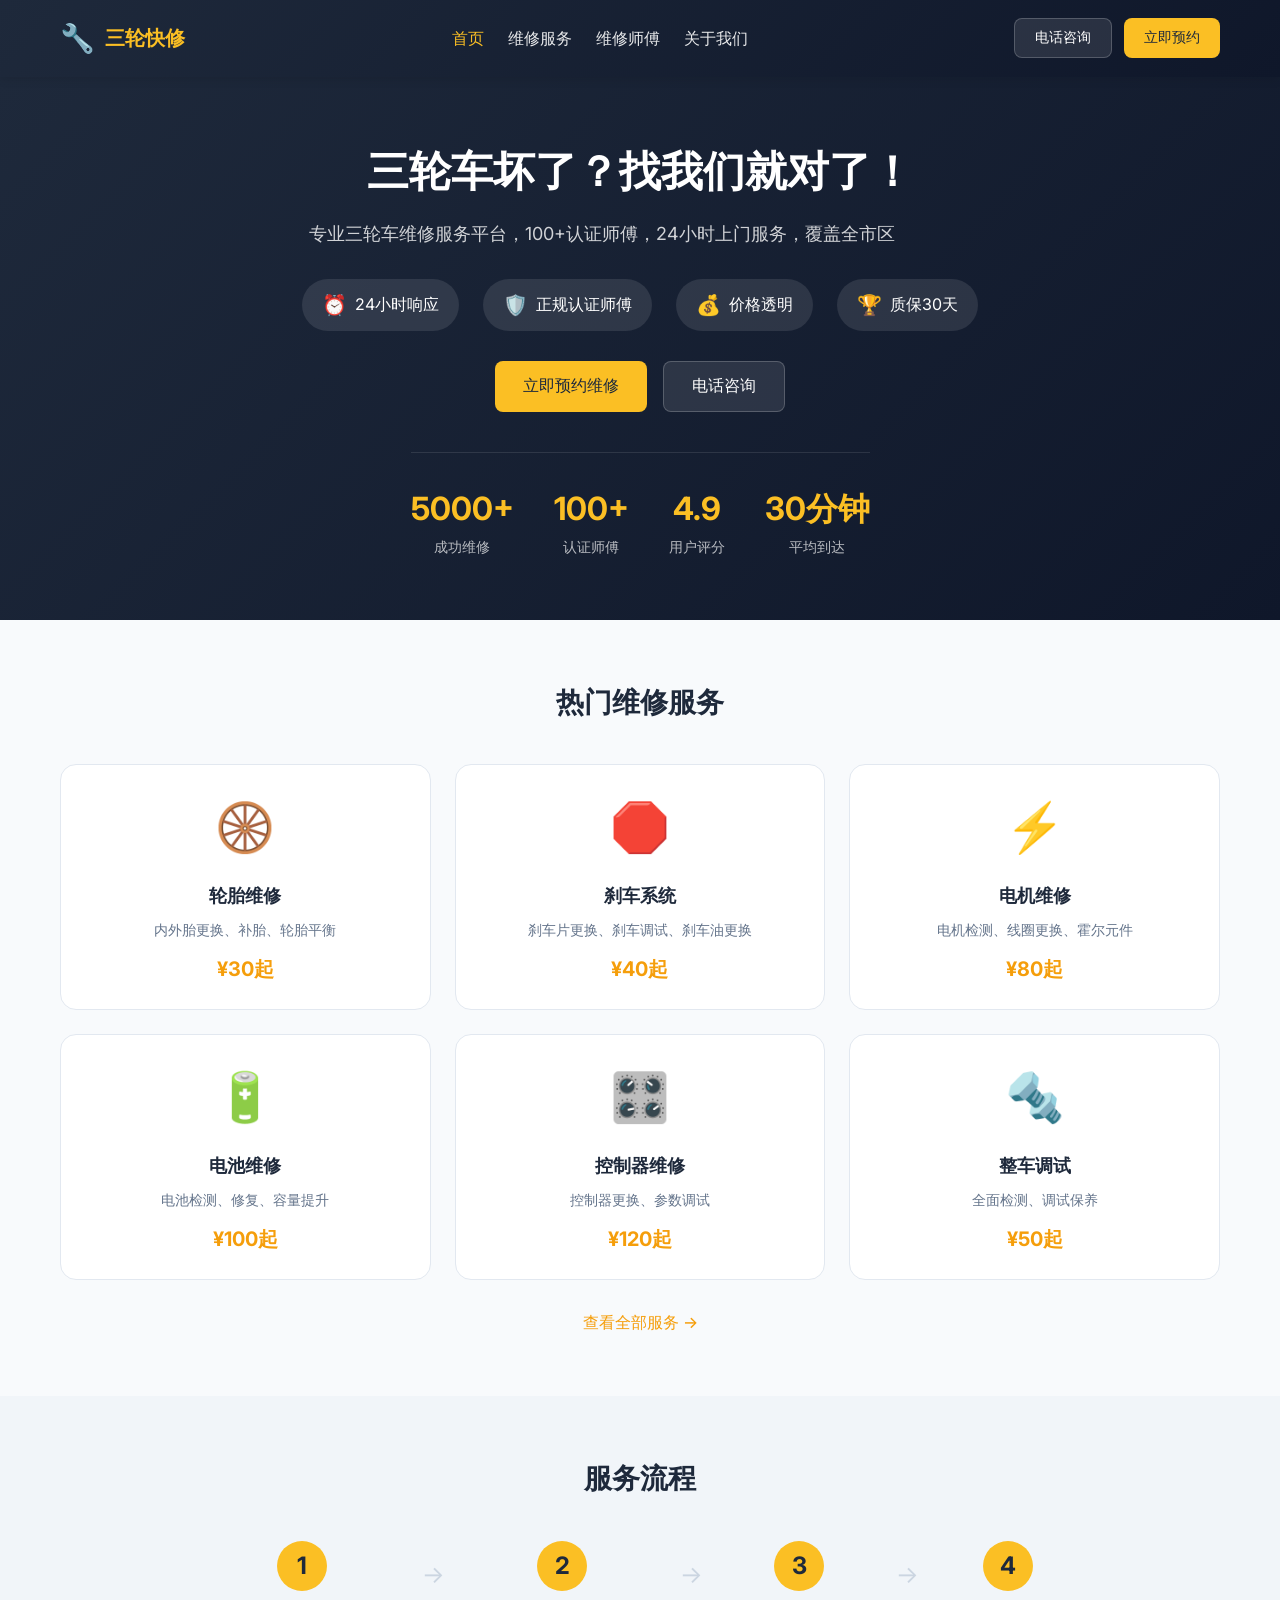
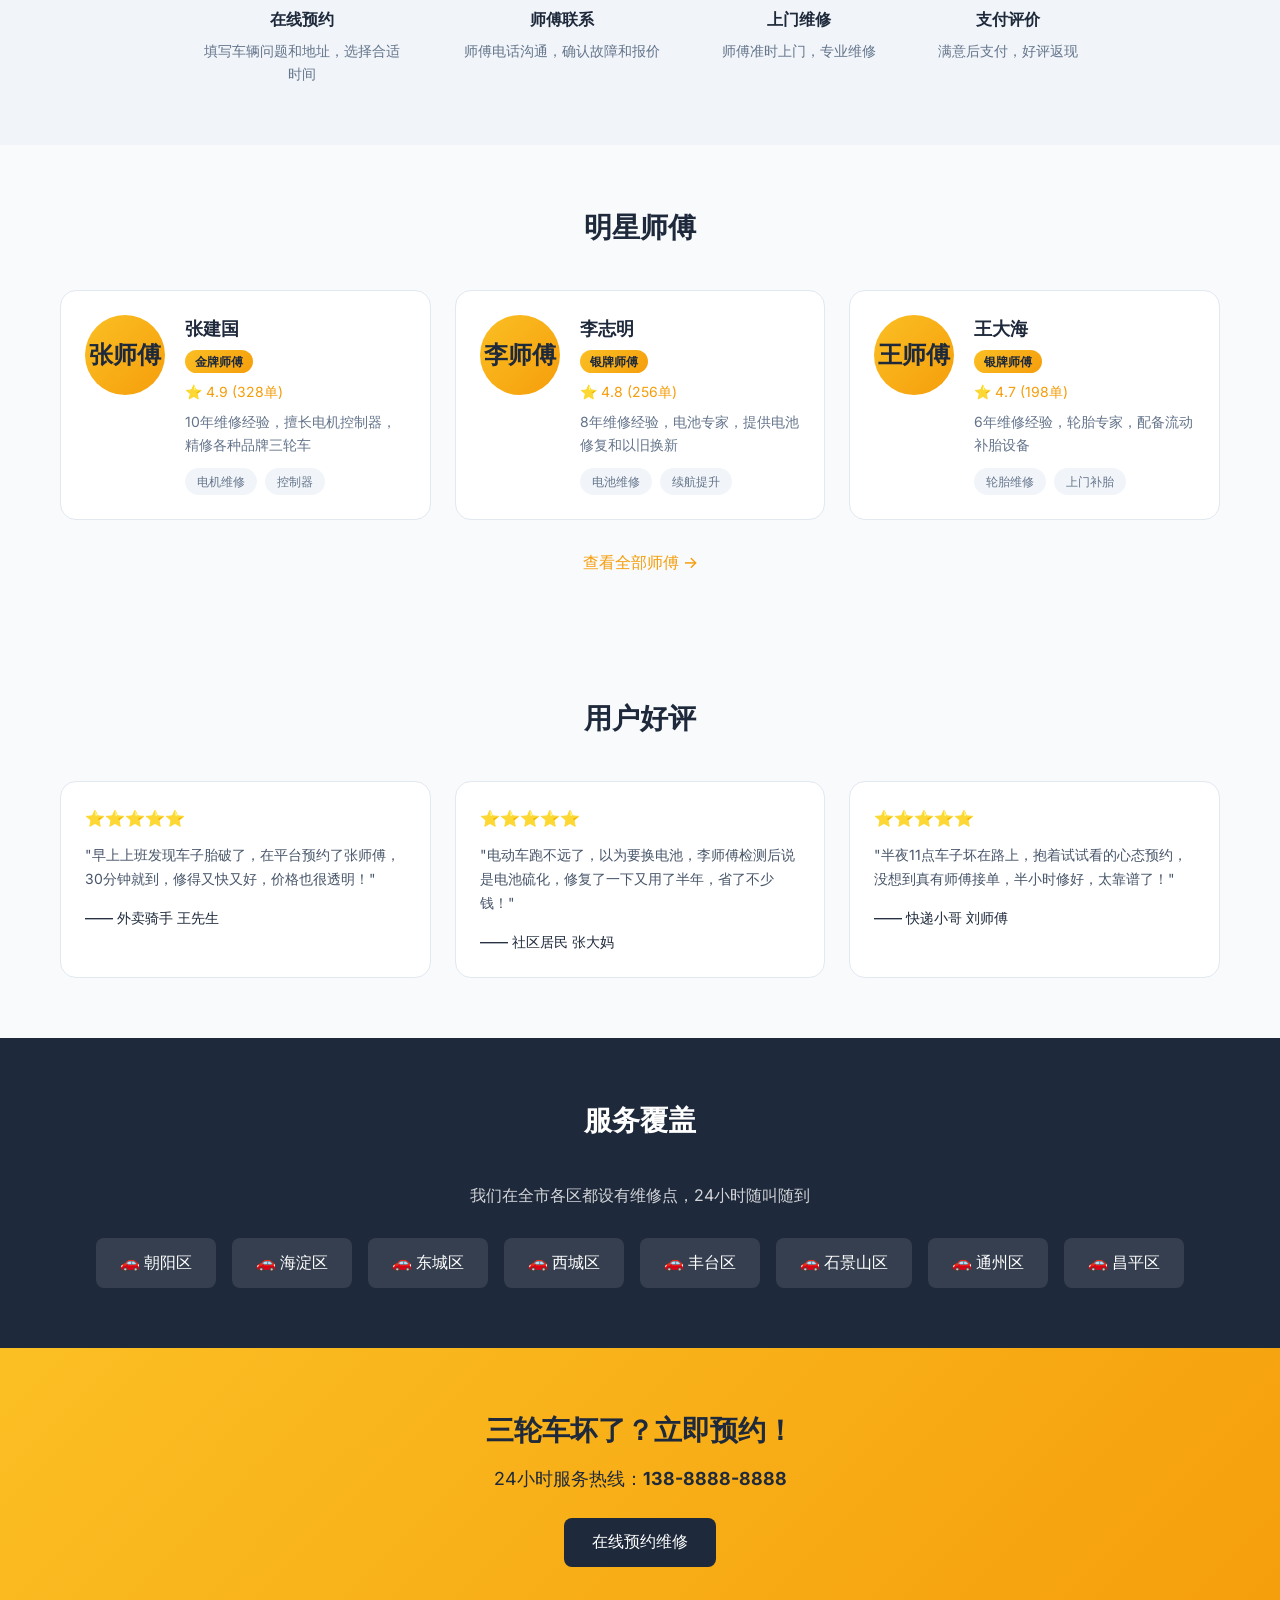
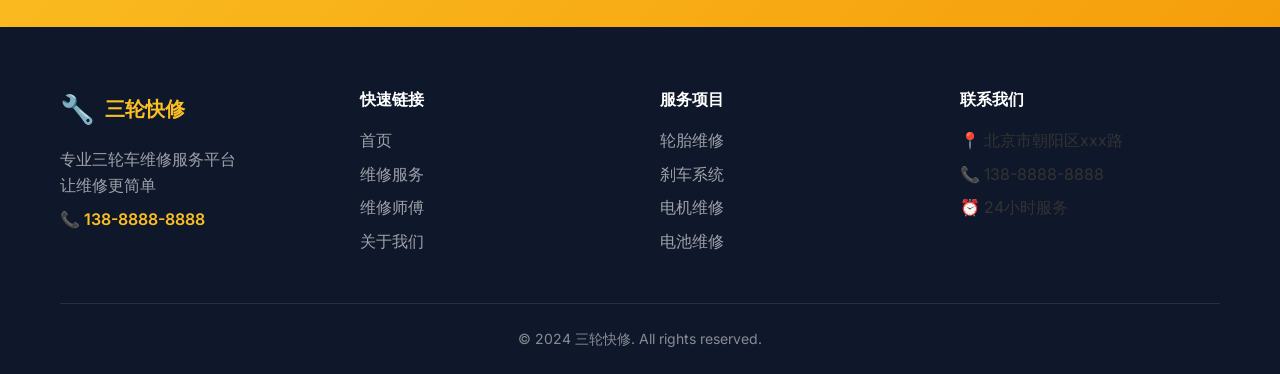
==== index.html @ 5d4bf7a3 "index.html services.html technicians.html style.css script.js data.js vercel.json _redirects robots." ====
<!DOCTYPE html>
<html lang="zh-CN">
<head>
    <meta charset="UTF-8">
    <meta name="viewport" content="width=device-width, initial-scale=1.0">

    <title>三轮车维修创业 - 专业维修服务平台 | 三轮快修</title>
    <meta name="description" content="三轮车专业维修平台，提供电动车维修、三轮车修理、配件更换等服务。覆盖全市区，24小时上门服务，师傅持证上岗，价格透明。">
    <meta name="keywords" content="三轮车维修,电动车维修,三轮车修理,维修师傅,配件更换,拖车服务,24小时救援">
    <meta name="author" content="三轮快修">
    <meta name="robots" content="index, follow">
    <link rel="canonical" href="https://your-domain.com/">

    <meta property="og:type" content="website">
    <meta property="og:url" content="https://your-domain.com/">
    <meta property="og:title" content="三轮车维修创业 - 专业维修服务平台">
    <meta property="og:description" content="专业三轮车维修服务平台，24小时上门服务，覆盖全市区。">
    <meta property="og:locale" content="zh_CN">

    <link rel="icon" type="image/svg+xml" href="data:image/svg+xml,<svg xmlns='http://www.w3.org/2000/svg' viewBox='0 0 100 100'><text y='.9em' font-size='90'>🔧</text></svg>">

    <link rel="stylesheet" href="style.css">
    <link href="https://fonts.googleapis.com/css2?family=Inter:wght@300;400;500;600;700&display=swap" rel="stylesheet">

    <script type="application/ld+json">
    {
        "@context": "https://schema.org",
        "@type": "LocalBusiness",
        "name": "三轮快修",
        "description": "专业三轮车维修服务平台",
        "url": "https://your-domain.com/",
        "telephone": "+86-138-8888-8888",
        "address": {
            "@type": "PostalAddress",
            "addressLocality": "北京市",
            "addressCountry": "CN"
        },
        "openingHours": "Mo-Su 00:00-23:59",
        "priceRange": "¥50-¥500"
    }
    </script>
</head>
<body>
    <nav class="navbar">
        <div class="container">
            <div class="nav-logo">
                <span class="logo-icon">🔧</span>
                <span class="logo-text">三轮快修</span>
            </div>
            <div class="nav-links">
                <a href="index.html" class="nav-link active">首页</a>
                <a href="services.html" class="nav-link">维修服务</a>
                <a href="technicians.html" class="nav-link">维修师傅</a>
                <a href="#about" class="nav-link">关于我们</a>
            </div>
            <div class="nav-actions">
                <button class="btn btn-secondary" onclick="showPhone()">电话咨询</button>
                <button class="btn btn-primary" onclick="showBooking()">立即预约</button>
            </div>
        </div>
    </nav>

    <section class="hero">
        <div class="container">
            <div class="hero-content">
                <h1>三轮车坏了？找我们就对了！</h1>
                <p>专业三轮车维修服务平台，100+认证师傅，24小时上门服务，覆盖全市区</p>
                <div class="hero-features">
                    <div class="feature-item">
                        <span class="feature-icon">⏰</span>
                        <span>24小时响应</span>
                    </div>
                    <div class="feature-item">
                        <span class="feature-icon">🛡️</span>
                        <span>正规认证师傅</span>
                    </div>
                    <div class="feature-item">
                        <span class="feature-icon">💰</span>
                        <span>价格透明</span>
                    </div>
                    <div class="feature-item">
                        <span class="feature-icon">🏆</span>
                        <span>质保30天</span>
                    </div>
                </div>
                <div class="hero-buttons">
                    <button class="btn btn-primary btn-lg" onclick="showBooking()">立即预约维修</button>
                    <button class="btn btn-secondary btn-lg" onclick="showPhone()">电话咨询</button>
                </div>
            </div>
            <div class="hero-stats">
                <div class="stat-item">
                    <span class="stat-number">5000+</span>
                    <span class="stat-label">成功维修</span>
                </div>
                <div class="stat-item">
                    <span class="stat-number">100+</span>
                    <span class="stat-label">认证师傅</span>
                </div>
                <div class="stat-item">
                    <span class="stat-number">4.9</span>
                    <span class="stat-label">用户评分</span>
                </div>
                <div class="stat-item">
                    <span class="stat-number">30分钟</span>
                    <span class="stat-label">平均到达</span>
                </div>
            </div>
        </div>
    </section>

    <section class="services-preview">
        <div class="container">
            <h2>热门维修服务</h2>
            <div class="service-grid">
                <div class="service-card" onclick="bookService('轮胎维修')">
                    <span class="service-icon">🛞</span>
                    <h3>轮胎维修</h3>
                    <p>内外胎更换、补胎、轮胎平衡</p>
                    <span class="service-price">¥30起</span>
                </div>
                <div class="service-card" onclick="bookService('刹车系统')">
                    <span class="service-icon">🛑</span>
                    <h3>刹车系统</h3>
                    <p>刹车片更换、刹车调试、刹车油更换</p>
                    <span class="service-price">¥40起</span>
                </div>
                <div class="service-card" onclick="bookService('电机维修')">
                    <span class="service-icon">⚡</span>
                    <h3>电机维修</h3>
                    <p>电机检测、线圈更换、霍尔元件</p>
                    <span class="service-price">¥80起</span>
                </div>
                <div class="service-card" onclick="bookService('电池维修')">
                    <span class="service-icon">🔋</span>
                    <h3>电池维修</h3>
                    <p>电池检测、修复、容量提升</p>
                    <span class="service-price">¥100起</span>
                </div>
                <div class="service-card" onclick="bookService('控制器维修')">
                    <span class="service-icon">🎛️</span>
                    <h3>控制器维修</h3>
                    <p>控制器更换、参数调试</p>
                    <span class="service-price">¥120起</span>
                </div>
                <div class="service-card" onclick="bookService('整车调试')">
                    <span class="service-icon">🔩</span>
                    <h3>整车调试</h3>
                    <p>全面检测、调试保养</p>
                    <span class="service-price">¥50起</span>
                </div>
            </div>
            <div class="section-footer">
                <a href="services.html" class="view-all">查看全部服务 →</a>
            </div>
        </div>
    </section>

    <section class="how-it-works">
        <div class="container">
            <h2>服务流程</h2>
            <div class="steps">
                <div class="step">
                    <span class="step-number">1</span>
                    <h3>在线预约</h3>
                    <p>填写车辆问题和地址，选择合适时间</p>
                </div>
                <div class="step-arrow">→</div>
                <div class="step">
                    <span class="step-number">2</span>
                    <h3>师傅联系</h3>
                    <p>师傅电话沟通，确认故障和报价</p>
                </div>
                <div class="step-arrow">→</div>
                <div class="step">
                    <span class="step-number">3</span>
                    <h3>上门维修</h3>
                    <p>师傅准时上门，专业维修</p>
                </div>
                <div class="step-arrow">→</div>
                <div class="step">
                    <span class="step-number">4</span>
                    <h3>支付评价</h3>
                    <p>满意后支付，好评返现</p>
                </div>
            </div>
        </div>
    </section>

    <section class="technicians-preview">
        <div class="container">
            <h2>明星师傅</h2>
            <div class="technician-grid">
                <div class="technician-card">
                    <div class="tech-avatar">张师傅</div>
                    <div class="tech-info">
                        <h3>张建国</h3>
                        <span class="tech-badge">金牌师傅</span>
                        <div class="tech-rating">⭐ 4.9 (328单)</div>
                        <p class="tech-desc">10年维修经验，擅长电机控制器，精修各种品牌三轮车</p>
                        <div class="tech-tags">
                            <span>电机维修</span>
                            <span>控制器</span>
                        </div>
                    </div>
                </div>
                <div class="technician-card">
                    <div class="tech-avatar">李师傅</div>
                    <div class="tech-info">
                        <h3>李志明</h3>
                        <span class="tech-badge">银牌师傅</span>
                        <div class="tech-rating">⭐ 4.8 (256单)</div>
                        <p class="tech-desc">8年维修经验，电池专家，提供电池修复和以旧换新</p>
                        <div class="tech-tags">
                            <span>电池维修</span>
                            <span>续航提升</span>
                        </div>
                    </div>
                </div>
                <div class="technician-card">
                    <div class="tech-avatar">王师傅</div>
                    <div class="tech-info">
                        <h3>王大海</h3>
                        <span class="tech-badge">银牌师傅</span>
                        <div class="tech-rating">⭐ 4.7 (198单)</div>
                        <p class="tech-desc">6年维修经验，轮胎专家，配备流动补胎设备</p>
                        <div class="tech-tags">
                            <span>轮胎维修</span>
                            <span>上门补胎</span>
                        </div>
                    </div>
                </div>
            </div>
            <div class="section-footer">
                <a href="technicians.html" class="view-all">查看全部师傅 →</a>
            </div>
        </div>
    </section>

    <section class="testimonials">
        <div class="container">
            <h2>用户好评</h2>
            <div class="testimonial-grid">
                <div class="testimonial-card">
                    <div class="testimonial-rating">⭐⭐⭐⭐⭐</div>
                    <p class="testimonial-text">"早上上班发现车子胎破了，在平台预约了张师傅，30分钟就到，修得又快又好，价格也很透明！"</p>
                    <div class="testimonial-author">—— 外卖骑手 王先生</div>
                </div>
                <div class="testimonial-card">
                    <div class="testimonial-rating">⭐⭐⭐⭐⭐</div>
                    <p class="testimonial-text">"电动车跑不远了，以为要换电池，李师傅检测后说是电池硫化，修复了一下又用了半年，省了不少钱！"</p>
                    <div class="testimonial-author">—— 社区居民 张大妈</div>
                </div>
                <div class="testimonial-card">
                    <div class="testimonial-rating">⭐⭐⭐⭐⭐</div>
                    <p class="testimonial-text">"半夜11点车子坏在路上，抱着试试看的心态预约，没想到真有师傅接单，半小时修好，太靠谱了！"</p>
                    <div class="testimonial-author">—— 快递小哥 刘师傅</div>
                </div>
            </div>
        </div>
    </section>

    <section class="coverage">
        <div class="container">
            <h2>服务覆盖</h2>
            <p class="coverage-intro">我们在全市各区都设有维修点，24小时随叫随到</p>
            <div class="coverage-grid">
                <div class="coverage-item">🚗 朝阳区</div>
                <div class="coverage-item">🚗 海淀区</div>
                <div class="coverage-item">🚗 东城区</div>
                <div class="coverage-item">🚗 西城区</div>
                <div class="coverage-item">🚗 丰台区</div>
                <div class="coverage-item">🚗 石景山区</div>
                <div class="coverage-item">🚗 通州区</div>
                <div class="coverage-item">🚗 昌平区</div>
            </div>
        </div>
    </section>

    <section class="cta">
        <div class="container">
            <div class="cta-content">
                <h2>三轮车坏了？立即预约！</h2>
                <p>24小时服务热线：<strong>138-8888-8888</strong></p>
                <button class="btn btn-primary btn-lg" onclick="showBooking()">在线预约维修</button>
            </div>
        </div>
    </section>

    <footer class="footer" id="about">
        <div class="container">
            <div class="footer-content">
                <div class="footer-section">
                    <div class="footer-logo">
                        <span class="logo-icon">🔧</span>
                        <span class="logo-text">三轮快修</span>
                    </div>
                    <p>专业三轮车维修服务平台<br>让维修更简单</p>
                    <p class="footer-phone">📞 138-8888-8888</p>
                </div>
                <div class="footer-section">
                    <h4>快速链接</h4>
                    <ul>
                        <li><a href="index.html">首页</a></li>
                        <li><a href="services.html">维修服务</a></li>
                        <li><a href="technicians.html">维修师傅</a></li>
                        <li><a href="#about">关于我们</a></li>
                    </ul>
                </div>
                <div class="footer-section">
                    <h4>服务项目</h4>
                    <ul>
                        <li><a href="#">轮胎维修</a></li>
                        <li><a href="#">刹车系统</a></li>
                        <li><a href="#">电机维修</a></li>
                        <li><a href="#">电池维修</a></li>
                    </ul>
                </div>
                <div class="footer-section">
                    <h4>联系我们</h4>
                    <ul>
                        <li>📍 北京市朝阳区xxx路</li>
                        <li>📞 138-8888-8888</li>
                        <li>⏰ 24小时服务</li>
                    </ul>
                </div>
            </div>
            <div class="footer-bottom">
                <p>© 2024 三轮快修. All rights reserved.</p>
            </div>
        </div>
    </footer>

    <div class="modal" id="bookingModal">
        <div class="modal-content">
            <span class="modal-close" onclick="closeModal('bookingModal')">&times;</span>
            <h2>预约维修</h2>
            <form id="bookingForm" onsubmit="submitBooking(event)">
                <div class="form-group">
                    <label>您的姓名 *</label>
                    <input type="text" name="name" required placeholder="请输入姓名">
                </div>
                <div class="form-group">
                    <label>联系电话 *</label>
                    <input type="tel" name="phone" required placeholder="请输入手机号">
                </div>
                <div class="form-group">
                    <label>所在区域 *</label>
                    <select name="district" required>
                        <option value="">请选择区域</option>
                        <option value="chaoyang">朝阳区</option>
                        <option value="haidian">海淀区</option>
                        <option value="dongcheng">东城区</option>
                        <option value="xicheng">西城区</option>
                        <option value="fengtai">丰台区</option>
                        <option value="shijingshan">石景山区</option>
                        <option value="tongzhou">通州区</option>
                        <option value="changping">昌平区</option>
                    </select>
                </div>
                <div class="form-group">
                    <label>详细地址 *</label>
                    <input type="text" name="address" required placeholder="请输入详细地址">
                </div>
                <div class="form-group">
                    <label>维修项目 *</label>
                    <select name="service" id="serviceSelect" required>
                        <option value="">请选择服务</option>
                        <option value="轮胎维修">轮胎维修 (¥30起)</option>
                        <option value="刹车系统">刹车系统 (¥40起)</option>
                        <option value="电机维修">电机维修 (¥80起)</option>
                        <option value="电池维修">电池维修 (¥100起)</option>
                        <option value="控制器维修">控制器维修 (¥120起)</option>
                        <option value="整车调试">整车调试 (¥50起)</option>
                        <option value="其他">其他故障</option>
                    </select>
                </div>
                <div class="form-group">
                    <label>故障描述</label>
                    <textarea name="description" rows="3" placeholder="请描述具体故障现象"></textarea>
                </div>
                <div class="form-group">
                    <label>预约时间</label>
                    <select name="time">
                        <option value="asap">尽快上门</option>
                        <option value="morning">今天上午</option>
                        <option value="afternoon">今天下午</option>
                        <option value="tomorrow">明天</option>
                    </select>
                </div>
                <button type="submit" class="btn btn-primary btn-block">提交预约</button>
            </form>
        </div>
    </div>

    <div class="modal" id="phoneModal">
        <div class="modal-content">
            <span class="modal-close" onclick="closeModal('phoneModal')">&times;</span>
            <h2>联系电话</h2>
            <div class="phone-number">📞 138-8888-8888</div>
            <p class="phone-hint">24小时服务，随时拨打</p>
            <button class="btn btn-primary btn-block" onclick="window.location.href='tel:13888888888'">立即拨打</button>
        </div>
    </div>

    <div class="modal" id="successModal">
        <div class="modal-content">
            <span class="modal-close" onclick="closeModal('successModal')">&times;</span>
            <div class="success-icon">✓</div>
            <h2>预约成功！</h2>
            <p>师傅将尽快联系您，请保持电话畅通</p>
            <button class="btn btn-primary" onclick="closeModal('successModal')">确定</button>
        </div>
    </div>

    <script src="script.js"></script>
</body>
</html>
---- style.css ----
* {
    margin: 0;
    padding: 0;
    box-sizing: border-box;
}

body {
    font-family: 'Inter', -apple-system, BlinkMacSystemFont, 'Segoe UI', Roboto, sans-serif;
    line-height: 1.6;
    color: #333;
    background-color: #f8fafc;
}

.container {
    max-width: 1200px;
    margin: 0 auto;
    padding: 0 20px;
}

.navbar {
    background: linear-gradient(135deg, #1e293b 0%, #0f172a 100%);
    padding: 16px 0;
    position: sticky;
    top: 0;
    z-index: 100;
    box-shadow: 0 2px 10px rgba(0, 0, 0, 0.1);
}

.navbar .container {
    display: flex;
    justify-content: space-between;
    align-items: center;
}

.nav-logo {
    display: flex;
    align-items: center;
    gap: 10px;
}

.logo-icon {
    font-size: 28px;
}

.logo-text {
    font-size: 20px;
    font-weight: 700;
    color: #fbbf24;
}

.nav-links {
    display: flex;
    gap: 24px;
}

.nav-link {
    color: rgba(255, 255, 255, 0.9);
    text-decoration: none;
    font-weight: 500;
    transition: color 0.3s;
}

.nav-link:hover,
.nav-link.active {
    color: #fbbf24;
}

.nav-actions {
    display: flex;
    gap: 12px;
}

.btn {
    padding: 10px 20px;
    border: none;
    border-radius: 8px;
    font-weight: 500;
    cursor: pointer;
    transition: all 0.3s;
    font-size: 14px;
}

.btn-primary {
    background: #fbbf24;
    color: #1e293b;
}

.btn-primary:hover {
    background: #f59e0b;
    transform: translateY(-2px);
    box-shadow: 0 4px 12px rgba(251, 191, 36, 0.4);
}

.btn-secondary {
    background: rgba(255, 255, 255, 0.1);
    color: white;
    border: 1px solid rgba(255, 255, 255, 0.2);
}

.btn-secondary:hover {
    background: rgba(255, 255, 255, 0.2);
}

.btn-lg {
    padding: 14px 28px;
    font-size: 16px;
}

.btn-block {
    width: 100%;
}

.hero {
    background: linear-gradient(135deg, #1e293b 0%, #0f172a 100%);
    padding: 60px 0;
    color: white;
}

.hero .container {
    display: flex;
    flex-direction: column;
    align-items: center;
    text-align: center;
}

.hero-content h1 {
    font-size: 42px;
    font-weight: 700;
    margin-bottom: 16px;
    color: white;
}

.hero-content p {
    font-size: 18px;
    color: rgba(255, 255, 255, 0.8);
    margin-bottom: 30px;
    max-width: 600px;
}

.hero-features {
    display: flex;
    flex-wrap: wrap;
    justify-content: center;
    gap: 24px;
    margin-bottom: 30px;
}

.feature-item {
    display: flex;
    align-items: center;
    gap: 8px;
    background: rgba(255, 255, 255, 0.1);
    padding: 10px 20px;
    border-radius: 50px;
}

.feature-icon {
    font-size: 20px;
}

.hero-buttons {
    display: flex;
    gap: 16px;
    justify-content: center;
    margin-bottom: 40px;
}

.hero-stats {
    display: flex;
    flex-wrap: wrap;
    justify-content: center;
    gap: 40px;
    padding-top: 30px;
    border-top: 1px solid rgba(255, 255, 255, 0.1);
}

.stat-item {
    text-align: center;
}

.stat-number {
    display: block;
    font-size: 32px;
    font-weight: 700;
    color: #fbbf24;
}

.stat-label {
    font-size: 14px;
    color: rgba(255, 255, 255, 0.7);
}

.services-preview,
.technicians-preview,
.testimonials {
    padding: 60px 0;
}

.services-preview h2,
.technicians-preview h2,
.testimonials h2,
.how-it-works h2,
.coverage h2 {
    font-size: 28px;
    font-weight: 700;
    text-align: center;
    margin-bottom: 40px;
    color: #1e293b;
}

.service-grid {
    display: grid;
    grid-template-columns: repeat(auto-fit, minmax(280px, 1fr));
    gap: 24px;
}

.service-card {
    background: white;
    border-radius: 16px;
    padding: 24px;
    text-align: center;
    border: 1px solid #e2e8f0;
    cursor: pointer;
    transition: all 0.3s;
}

.service-card:hover {
    transform: translateY(-4px);
    box-shadow: 0 10px 40px rgba(0, 0, 0, 0.1);
    border-color: #fbbf24;
}

.service-icon {
    font-size: 48px;
    display: block;
    margin-bottom: 16px;
}

.service-card h3 {
    font-size: 18px;
    font-weight: 600;
    color: #1e293b;
    margin-bottom: 8px;
}

.service-card p {
    font-size: 14px;
    color: #64748b;
    margin-bottom: 12px;
}

.service-price {
    font-size: 20px;
    font-weight: 700;
    color: #f59e0b;
}

.how-it-works {
    background: #f1f5f9;
    padding: 60px 0;
}

.steps {
    display: flex;
    justify-content: center;
    align-items: flex-start;
    gap: 20px;
    flex-wrap: wrap;
}

.step {
    text-align: center;
    max-width: 200px;
}

.step-number {
    display: inline-flex;
    align-items: center;
    justify-content: center;
    width: 50px;
    height: 50px;
    background: #fbbf24;
    color: #1e293b;
    border-radius: 50%;
    font-size: 24px;
    font-weight: 700;
    margin-bottom: 16px;
}

.step h3 {
    font-size: 16px;
    font-weight: 600;
    color: #1e293b;
    margin-bottom: 8px;
}

.step p {
    font-size: 14px;
    color: #64748b;
}

.step-arrow {
    font-size: 24px;
    color: #cbd5e1;
    margin-top: 15px;
}

.technician-grid {
    display: grid;
    grid-template-columns: repeat(auto-fit, minmax(300px, 1fr));
    gap: 24px;
}

.technician-card {
    background: white;
    border-radius: 16px;
    padding: 24px;
    border: 1px solid #e2e8f0;
    display: flex;
    gap: 20px;
}

.tech-avatar {
    width: 80px;
    height: 80px;
    background: linear-gradient(135deg, #fbbf24, #f59e0b);
    border-radius: 50%;
    display: flex;
    align-items: center;
    justify-content: center;
    font-size: 24px;
    font-weight: 700;
    color: #1e293b;
    flex-shrink: 0;
}

.tech-info h3 {
    font-size: 18px;
    font-weight: 600;
    color: #1e293b;
    margin-bottom: 4px;
}

.tech-badge {
    display: inline-block;
    background: linear-gradient(135deg, #fbbf24, #f59e0b);
    color: #1e293b;
    padding: 2px 10px;
    border-radius: 20px;
    font-size: 12px;
    font-weight: 600;
    margin-bottom: 8px;
}

.tech-rating {
    color: #f59e0b;
    font-size: 14px;
    margin-bottom: 8px;
}

.tech-desc {
    font-size: 14px;
    color: #64748b;
    margin-bottom: 12px;
}

.tech-tags {
    display: flex;
    gap: 8px;
}

.tech-tags span {
    background: #f1f5f9;
    padding: 4px 12px;
    border-radius: 20px;
    font-size: 12px;
    color: #64748b;
}

.testimonial-grid {
    display: grid;
    grid-template-columns: repeat(auto-fit, minmax(300px, 1fr));
    gap: 24px;
}

.testimonial-card {
    background: white;
    border-radius: 16px;
    padding: 24px;
    border: 1px solid #e2e8f0;
}

.testimonial-rating {
    color: #f59e0b;
    margin-bottom: 12px;
}

.testimonial-text {
    font-size: 14px;
    color: #475569;
    margin-bottom: 16px;
    line-height: 1.7;
}

.testimonial-author {
    font-size: 14px;
    color: #1e293b;
    font-weight: 500;
}

.section-footer {
    text-align: center;
    margin-top: 30px;
}

.view-all {
    color: #f59e0b;
    text-decoration: none;
    font-weight: 500;
    font-size: 16px;
}

.view-all:hover {
    text-decoration: underline;
}

.coverage {
    background: #1e293b;
    padding: 60px 0;
    color: white;
}

.coverage h2 {
    color: white;
}

.coverage-intro {
    text-align: center;
    color: rgba(255, 255, 255, 0.8);
    margin-bottom: 30px;
}

.coverage-grid {
    display: flex;
    flex-wrap: wrap;
    justify-content: center;
    gap: 16px;
}

.coverage-item {
    background: rgba(255, 255, 255, 0.1);
    padding: 12px 24px;
    border-radius: 8px;
    color: white;
}

.cta {
    background: linear-gradient(135deg, #fbbf24 0%, #f59e0b 100%);
    padding: 60px 0;
}

.cta-content {
    text-align: center;
}

.cta-content h2 {
    font-size: 28px;
    font-weight: 700;
    color: #1e293b;
    margin-bottom: 12px;
}

.cta-content p {
    font-size: 18px;
    color: #1e293b;
    margin-bottom: 24px;
}

.cta .btn-primary {
    background: #1e293b;
    color: white;
}

.cta .btn-primary:hover {
    background: #0f172a;
}

.footer {
    background: #0f172a;
    padding: 60px 0 24px;
}

.footer-content {
    display: grid;
    grid-template-columns: repeat(auto-fit, minmax(200px, 1fr));
    gap: 40px;
    margin-bottom: 40px;
}

.footer-logo {
    display: flex;
    align-items: center;
    gap: 10px;
    margin-bottom: 16px;
}

.footer-logo .logo-text {
    font-size: 20px;
}

.footer-section p {
    color: rgba(255, 255, 255, 0.6);
    margin-bottom: 8px;
}

.footer-phone {
    color: #fbbf24 !important;
    font-weight: 600;
}

.footer-section h4 {
    color: white;
    font-size: 16px;
    margin-bottom: 16px;
}

.footer-section ul {
    list-style: none;
}

.footer-section ul li {
    margin-bottom: 8px;
}

.footer-section ul li a {
    color: rgba(255, 255, 255, 0.6);
    text-decoration: none;
    transition: color 0.3s;
}

.footer-section ul li a:hover {
    color: #fbbf24;
}

.footer-bottom {
    border-top: 1px solid rgba(255, 255, 255, 0.1);
    padding-top: 24px;
    text-align: center;
    color: rgba(255, 255, 255, 0.5);
    font-size: 14px;
}

.modal {
    display: none;
    position: fixed;
    top: 0;
    left: 0;
    width: 100%;
    height: 100%;
    background: rgba(0, 0, 0, 0.5);
    z-index: 1000;
    justify-content: center;
    align-items: center;
}

.modal.active {
    display: flex;
}

.modal-content {
    background: white;
    border-radius: 16px;
    padding: 32px;
    max-width: 480px;
    width: 90%;
    max-height: 90vh;
    overflow-y: auto;
    position: relative;
}

.modal-close {
    position: absolute;
    top: 16px;
    right: 16px;
    font-size: 24px;
    cursor: pointer;
    color: #64748b;
}

.modal-close:hover {
    color: #1e293b;
}

.modal-content h2 {
    font-size: 24px;
    font-weight: 700;
    color: #1e293b;
    margin-bottom: 24px;
}

.form-group {
    margin-bottom: 20px;
}

.form-group label {
    display: block;
    font-weight: 500;
    color: #475569;
    margin-bottom: 8px;
}

.form-group input,
.form-group select,
.form-group textarea {
    width: 100%;
    padding: 12px 16px;
    border: 1px solid #e2e8f0;
    border-radius: 8px;
    font-size: 14px;
    outline: none;
    transition: border-color 0.3s;
}

.form-group input:focus,
.form-group select:focus,
.form-group textarea:focus {
    border-color: #fbbf24;
}

.phone-number {
    font-size: 32px;
    font-weight: 700;
    color: #1e293b;
    text-align: center;
    margin-bottom: 16px;
}

.phone-hint {
    text-align: center;
    color: #64748b;
    margin-bottom: 24px;
}

.success-icon {
    width: 60px;
    height: 60px;
    background: #10b981;
    color: white;
    border-radius: 50%;
    display: flex;
    align-items: center;
    justify-content: center;
    font-size: 32px;
    margin: 0 auto 20px;
}

.tools-page {
    padding: 40px 0;
}

.tools-page .page-header {
    text-align: center;
    margin-bottom: 40px;
}

.tools-page .page-header h1 {
    font-size: 36px;
    font-weight: 700;
    color: #1e293b;
    margin-bottom: 12px;
}

.tools-page .page-header p {
    font-size: 18px;
    color: #64748b;
}

.tools-page .search-bar {
    display: flex;
    gap: 12px;
    max-width: 600px;
    margin: 0 auto 30px;
}

.tools-page .search-bar input {
    flex: 1;
    padding: 16px 20px;
    border: 1px solid #e2e8f0;
    border-radius: 12px;
    font-size: 16px;
    outline: none;
}

.tools-page .search-bar input:focus {
    border-color: #fbbf24;
}

.tools-page .search-bar .search-btn {
    background: #fbbf24;
    color: #1e293b;
    padding: 16px 32px;
    border: none;
    border-radius: 12px;
    font-weight: 600;
    cursor: pointer;
    transition: all 0.3s;
}

.tools-page .search-bar .search-btn:hover {
    background: #f59e0b;
}

.tools-page .filter-bar {
    background: white;
    padding: 20px;
    border-radius: 16px;
    margin-bottom: 30px;
    border: 1px solid #e2e8f0;
}

.tools-page .filter-row {
    display: flex;
    flex-wrap: wrap;
    gap: 16px;
    align-items: center;
}

.tools-page .filter-group {
    display: flex;
    align-items: center;
    gap: 8px;
}

.tools-page .filter-group label {
    font-weight: 500;
    color: #475569;
}

.tools-page .filter-group select {
    padding: 10px 16px;
    border: 1px solid #e2e8f0;
    border-radius: 8px;
    font-size: 14px;
    outline: none;
    cursor: pointer;
}

.tools-page .results-info {
    margin-bottom: 20px;
    color: #64748b;
    font-size: 14px;
}

.service-header {
    display: flex;
    align-items: center;
    gap: 16px;
    margin-bottom: 16px;
}

.service-icon-small {
    width: 48px;
    height: 48px;
    border-radius: 12px;
    display: flex;
    align-items: center;
    justify-content: center;
    font-size: 24px;
}

.service-info h3 {
    font-size: 18px;
    font-weight: 600;
    color: #1e293b;
}

.service-category {
    font-size: 12px;
    color: #64748b;
    background: #f1f5f9;
    padding: 4px 10px;
    border-radius: 20px;
    display: inline-block;
}

.service-description {
    font-size: 14px;
    color: #64748b;
    margin-bottom: 16px;
    line-height: 1.6;
}

.service-footer {
    display: flex;
    justify-content: space-between;
    align-items: center;
}

.service-rating {
    display: flex;
    align-items: center;
    gap: 4px;
}

.service-rating span:first-child {
    color: #f59e0b;
}

.service-rating span:last-child {
    font-size: 14px;
    color: #64748b;
}

.service-users {
    font-size: 14px;
    color: #64748b;
}

@media (max-width: 768px) {
    .nav-links {
        display: none;
    }
    
    .hero-content h1 {
        font-size: 28px;
    }
    
    .hero-features {
        flex-direction: column;
        align-items: center;
    }
    
    .hero-buttons {
        flex-direction: column;
    }
    
    .hero-stats {
        flex-direction: column;
        gap: 20px;
    }
    
    .steps {
        flex-direction: column;
        align-items: center;
    }
    
    .step-arrow {
        transform: rotate(90deg);
    }
    
    .technician-card {
        flex-direction: column;
        text-align: center;
    }
    
    .tech-tags {
        justify-content: center;
    }
    
    .tools-page .search-bar {
        flex-direction: column;
    }
    
    .tools-page .filter-row {
        flex-direction: column;
        align-items: stretch;
    }
    
    .tools-page .filter-group {
        flex-direction: column;
        align-items: stretch;
    }
}
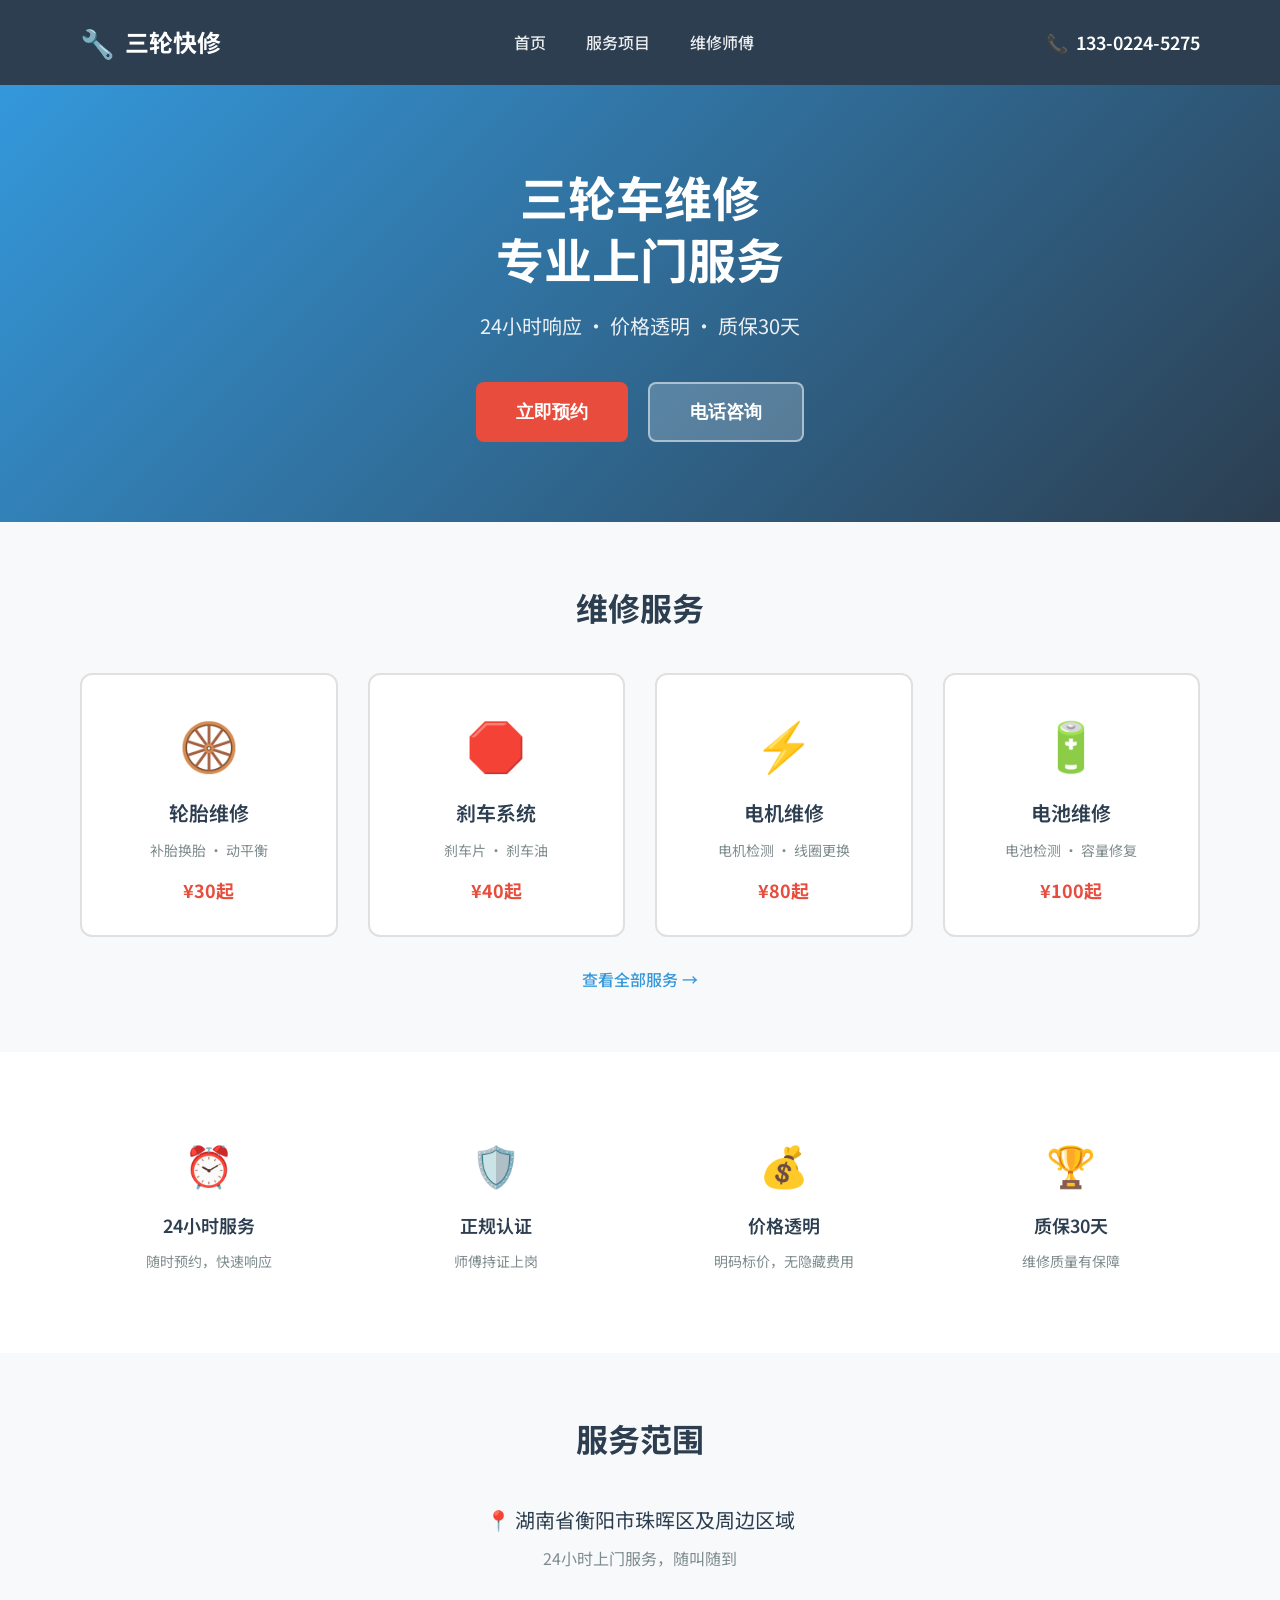
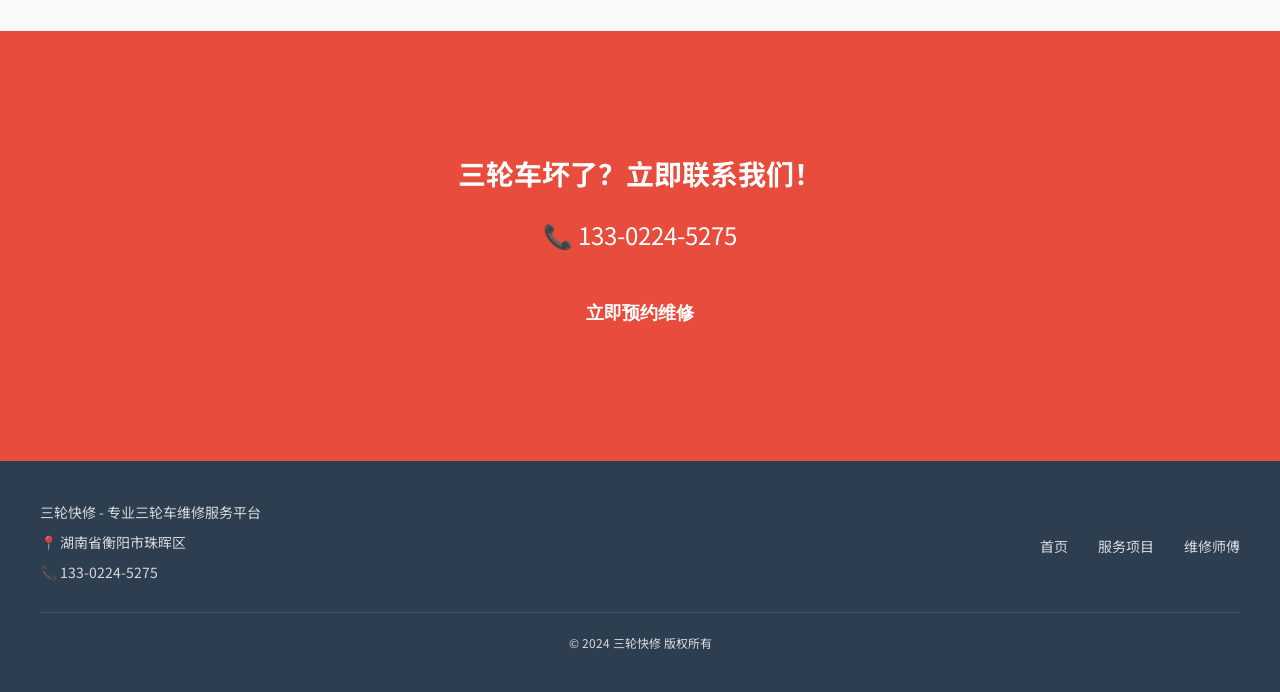
==== commit f28c7a5c: "Add files via upload" ====
--- a/index.html
+++ b/index.html
@@ -1,418 +1,193 @@
-<!DOCTYPE html>
-<html lang="zh-CN">
-<head>
-    <meta charset="UTF-8">
-    <meta name="viewport" content="width=device-width, initial-scale=1.0">
-
-    <title>三轮车维修创业 - 专业维修服务平台 | 三轮快修</title>
-    <meta name="description" content="三轮车专业维修平台，提供电动车维修、三轮车修理、配件更换等服务。覆盖全市区，24小时上门服务，师傅持证上岗，价格透明。">
-    <meta name="keywords" content="三轮车维修,电动车维修,三轮车修理,维修师傅,配件更换,拖车服务,24小时救援">
-    <meta name="author" content="三轮快修">
-    <meta name="robots" content="index, follow">
-    <link rel="canonical" href="https://your-domain.com/">
-
-    <meta property="og:type" content="website">
-    <meta property="og:url" content="https://your-domain.com/">
-    <meta property="og:title" content="三轮车维修创业 - 专业维修服务平台">
-    <meta property="og:description" content="专业三轮车维修服务平台，24小时上门服务，覆盖全市区。">
-    <meta property="og:locale" content="zh_CN">
-
-    <link rel="icon" type="image/svg+xml" href="data:image/svg+xml,<svg xmlns='http://www.w3.org/2000/svg' viewBox='0 0 100 100'><text y='.9em' font-size='90'>🔧</text></svg>">
-
-    <link rel="stylesheet" href="style.css">
-    <link href="https://fonts.googleapis.com/css2?family=Inter:wght@300;400;500;600;700&display=swap" rel="stylesheet">
-
-    <script type="application/ld+json">
-    {
-        "@context": "https://schema.org",
-        "@type": "LocalBusiness",
-        "name": "三轮快修",
-        "description": "专业三轮车维修服务平台",
-        "url": "https://your-domain.com/",
-        "telephone": "+86-138-8888-8888",
-        "address": {
-            "@type": "PostalAddress",
-            "addressLocality": "北京市",
-            "addressCountry": "CN"
-        },
-        "openingHours": "Mo-Su 00:00-23:59",
-        "priceRange": "¥50-¥500"
-    }
-    </script>
-</head>
-<body>
-    <nav class="navbar">
-        <div class="container">
-            <div class="nav-logo">
-                <span class="logo-icon">🔧</span>
-                <span class="logo-text">三轮快修</span>
-            </div>
-            <div class="nav-links">
-                <a href="index.html" class="nav-link active">首页</a>
-                <a href="services.html" class="nav-link">维修服务</a>
-                <a href="technicians.html" class="nav-link">维修师傅</a>
-                <a href="#about" class="nav-link">关于我们</a>
-            </div>
-            <div class="nav-actions">
-                <button class="btn btn-secondary" onclick="showPhone()">电话咨询</button>
-                <button class="btn btn-primary" onclick="showBooking()">立即预约</button>
-            </div>
-        </div>
-    </nav>
-
-    <section class="hero">
-        <div class="container">
-            <div class="hero-content">
-                <h1>三轮车坏了？找我们就对了！</h1>
-                <p>专业三轮车维修服务平台，100+认证师傅，24小时上门服务，覆盖全市区</p>
-                <div class="hero-features">
-                    <div class="feature-item">
-                        <span class="feature-icon">⏰</span>
-                        <span>24小时响应</span>
-                    </div>
-                    <div class="feature-item">
-                        <span class="feature-icon">🛡️</span>
-                        <span>正规认证师傅</span>
-                    </div>
-                    <div class="feature-item">
-                        <span class="feature-icon">💰</span>
-                        <span>价格透明</span>
-                    </div>
-                    <div class="feature-item">
-                        <span class="feature-icon">🏆</span>
-                        <span>质保30天</span>
-                    </div>
-                </div>
-                <div class="hero-buttons">
-                    <button class="btn btn-primary btn-lg" onclick="showBooking()">立即预约维修</button>
-                    <button class="btn btn-secondary btn-lg" onclick="showPhone()">电话咨询</button>
-                </div>
-            </div>
-            <div class="hero-stats">
-                <div class="stat-item">
-                    <span class="stat-number">5000+</span>
-                    <span class="stat-label">成功维修</span>
-                </div>
-                <div class="stat-item">
-                    <span class="stat-number">100+</span>
-                    <span class="stat-label">认证师傅</span>
-                </div>
-                <div class="stat-item">
-                    <span class="stat-number">4.9</span>
-                    <span class="stat-label">用户评分</span>
-                </div>
-                <div class="stat-item">
-                    <span class="stat-number">30分钟</span>
-                    <span class="stat-label">平均到达</span>
-                </div>
-            </div>
-        </div>
-    </section>
-
-    <section class="services-preview">
-        <div class="container">
-            <h2>热门维修服务</h2>
-            <div class="service-grid">
-                <div class="service-card" onclick="bookService('轮胎维修')">
-                    <span class="service-icon">🛞</span>
-                    <h3>轮胎维修</h3>
-                    <p>内外胎更换、补胎、轮胎平衡</p>
-                    <span class="service-price">¥30起</span>
-                </div>
-                <div class="service-card" onclick="bookService('刹车系统')">
-                    <span class="service-icon">🛑</span>
-                    <h3>刹车系统</h3>
-                    <p>刹车片更换、刹车调试、刹车油更换</p>
-                    <span class="service-price">¥40起</span>
-                </div>
-                <div class="service-card" onclick="bookService('电机维修')">
-                    <span class="service-icon">⚡</span>
-                    <h3>电机维修</h3>
-                    <p>电机检测、线圈更换、霍尔元件</p>
-                    <span class="service-price">¥80起</span>
-                </div>
-                <div class="service-card" onclick="bookService('电池维修')">
-                    <span class="service-icon">🔋</span>
-                    <h3>电池维修</h3>
-                    <p>电池检测、修复、容量提升</p>
-                    <span class="service-price">¥100起</span>
-                </div>
-                <div class="service-card" onclick="bookService('控制器维修')">
-                    <span class="service-icon">🎛️</span>
-                    <h3>控制器维修</h3>
-                    <p>控制器更换、参数调试</p>
-                    <span class="service-price">¥120起</span>
-                </div>
-                <div class="service-card" onclick="bookService('整车调试')">
-                    <span class="service-icon">🔩</span>
-                    <h3>整车调试</h3>
-                    <p>全面检测、调试保养</p>
-                    <span class="service-price">¥50起</span>
-                </div>
-            </div>
-            <div class="section-footer">
-                <a href="services.html" class="view-all">查看全部服务 →</a>
-            </div>
-        </div>
-    </section>
-
-    <section class="how-it-works">
-        <div class="container">
-            <h2>服务流程</h2>
-            <div class="steps">
-                <div class="step">
-                    <span class="step-number">1</span>
-                    <h3>在线预约</h3>
-                    <p>填写车辆问题和地址，选择合适时间</p>
-                </div>
-                <div class="step-arrow">→</div>
-                <div class="step">
-                    <span class="step-number">2</span>
-                    <h3>师傅联系</h3>
-                    <p>师傅电话沟通，确认故障和报价</p>
-                </div>
-                <div class="step-arrow">→</div>
-                <div class="step">
-                    <span class="step-number">3</span>
-                    <h3>上门维修</h3>
-                    <p>师傅准时上门，专业维修</p>
-                </div>
-                <div class="step-arrow">→</div>
-                <div class="step">
-                    <span class="step-number">4</span>
-                    <h3>支付评价</h3>
-                    <p>满意后支付，好评返现</p>
-                </div>
-            </div>
-        </div>
-    </section>
-
-    <section class="technicians-preview">
-        <div class="container">
-            <h2>明星师傅</h2>
-            <div class="technician-grid">
-                <div class="technician-card">
-                    <div class="tech-avatar">张师傅</div>
-                    <div class="tech-info">
-                        <h3>张建国</h3>
-                        <span class="tech-badge">金牌师傅</span>
-                        <div class="tech-rating">⭐ 4.9 (328单)</div>
-                        <p class="tech-desc">10年维修经验，擅长电机控制器，精修各种品牌三轮车</p>
-                        <div class="tech-tags">
-                            <span>电机维修</span>
-                            <span>控制器</span>
-                        </div>
-                    </div>
-                </div>
-                <div class="technician-card">
-                    <div class="tech-avatar">李师傅</div>
-                    <div class="tech-info">
-                        <h3>李志明</h3>
-                        <span class="tech-badge">银牌师傅</span>
-                        <div class="tech-rating">⭐ 4.8 (256单)</div>
-                        <p class="tech-desc">8年维修经验，电池专家，提供电池修复和以旧换新</p>
-                        <div class="tech-tags">
-                            <span>电池维修</span>
-                            <span>续航提升</span>
-                        </div>
-                    </div>
-                </div>
-                <div class="technician-card">
-                    <div class="tech-avatar">王师傅</div>
-                    <div class="tech-info">
-                        <h3>王大海</h3>
-                        <span class="tech-badge">银牌师傅</span>
-                        <div class="tech-rating">⭐ 4.7 (198单)</div>
-                        <p class="tech-desc">6年维修经验，轮胎专家，配备流动补胎设备</p>
-                        <div class="tech-tags">
-                            <span>轮胎维修</span>
-                            <span>上门补胎</span>
-                        </div>
-                    </div>
-                </div>
-            </div>
-            <div class="section-footer">
-                <a href="technicians.html" class="view-all">查看全部师傅 →</a>
-            </div>
-        </div>
-    </section>
-
-    <section class="testimonials">
-        <div class="container">
-            <h2>用户好评</h2>
-            <div class="testimonial-grid">
-                <div class="testimonial-card">
-                    <div class="testimonial-rating">⭐⭐⭐⭐⭐</div>
-                    <p class="testimonial-text">"早上上班发现车子胎破了，在平台预约了张师傅，30分钟就到，修得又快又好，价格也很透明！"</p>
-                    <div class="testimonial-author">—— 外卖骑手 王先生</div>
-                </div>
-                <div class="testimonial-card">
-                    <div class="testimonial-rating">⭐⭐⭐⭐⭐</div>
-                    <p class="testimonial-text">"电动车跑不远了，以为要换电池，李师傅检测后说是电池硫化，修复了一下又用了半年，省了不少钱！"</p>
-                    <div class="testimonial-author">—— 社区居民 张大妈</div>
-                </div>
-                <div class="testimonial-card">
-                    <div class="testimonial-rating">⭐⭐⭐⭐⭐</div>
-                    <p class="testimonial-text">"半夜11点车子坏在路上，抱着试试看的心态预约，没想到真有师傅接单，半小时修好，太靠谱了！"</p>
-                    <div class="testimonial-author">—— 快递小哥 刘师傅</div>
-                </div>
-            </div>
-        </div>
-    </section>
-
-    <section class="coverage">
-        <div class="container">
-            <h2>服务覆盖</h2>
-            <p class="coverage-intro">我们在全市各区都设有维修点，24小时随叫随到</p>
-            <div class="coverage-grid">
-                <div class="coverage-item">🚗 朝阳区</div>
-                <div class="coverage-item">🚗 海淀区</div>
-                <div class="coverage-item">🚗 东城区</div>
-                <div class="coverage-item">🚗 西城区</div>
-                <div class="coverage-item">🚗 丰台区</div>
-                <div class="coverage-item">🚗 石景山区</div>
-                <div class="coverage-item">🚗 通州区</div>
-                <div class="coverage-item">🚗 昌平区</div>
-            </div>
-        </div>
-    </section>
-
-    <section class="cta">
-        <div class="container">
-            <div class="cta-content">
-                <h2>三轮车坏了？立即预约！</h2>
-                <p>24小时服务热线：<strong>138-8888-8888</strong></p>
-                <button class="btn btn-primary btn-lg" onclick="showBooking()">在线预约维修</button>
-            </div>
-        </div>
-    </section>
-
-    <footer class="footer" id="about">
-        <div class="container">
-            <div class="footer-content">
-                <div class="footer-section">
-                    <div class="footer-logo">
-                        <span class="logo-icon">🔧</span>
-                        <span class="logo-text">三轮快修</span>
-                    </div>
-                    <p>专业三轮车维修服务平台<br>让维修更简单</p>
-                    <p class="footer-phone">📞 138-8888-8888</p>
-                </div>
-                <div class="footer-section">
-                    <h4>快速链接</h4>
-                    <ul>
-                        <li><a href="index.html">首页</a></li>
-                        <li><a href="services.html">维修服务</a></li>
-                        <li><a href="technicians.html">维修师傅</a></li>
-                        <li><a href="#about">关于我们</a></li>
-                    </ul>
-                </div>
-                <div class="footer-section">
-                    <h4>服务项目</h4>
-                    <ul>
-                        <li><a href="#">轮胎维修</a></li>
-                        <li><a href="#">刹车系统</a></li>
-                        <li><a href="#">电机维修</a></li>
-                        <li><a href="#">电池维修</a></li>
-                    </ul>
-                </div>
-                <div class="footer-section">
-                    <h4>联系我们</h4>
-                    <ul>
-                        <li>📍 北京市朝阳区xxx路</li>
-                        <li>📞 138-8888-8888</li>
-                        <li>⏰ 24小时服务</li>
-                    </ul>
-                </div>
-            </div>
-            <div class="footer-bottom">
-                <p>© 2024 三轮快修. All rights reserved.</p>
-            </div>
-        </div>
-    </footer>
-
-    <div class="modal" id="bookingModal">
-        <div class="modal-content">
-            <span class="modal-close" onclick="closeModal('bookingModal')">&times;</span>
-            <h2>预约维修</h2>
-            <form id="bookingForm" onsubmit="submitBooking(event)">
-                <div class="form-group">
-                    <label>您的姓名 *</label>
-                    <input type="text" name="name" required placeholder="请输入姓名">
-                </div>
-                <div class="form-group">
-                    <label>联系电话 *</label>
-                    <input type="tel" name="phone" required placeholder="请输入手机号">
-                </div>
-                <div class="form-group">
-                    <label>所在区域 *</label>
-                    <select name="district" required>
-                        <option value="">请选择区域</option>
-                        <option value="chaoyang">朝阳区</option>
-                        <option value="haidian">海淀区</option>
-                        <option value="dongcheng">东城区</option>
-                        <option value="xicheng">西城区</option>
-                        <option value="fengtai">丰台区</option>
-                        <option value="shijingshan">石景山区</option>
-                        <option value="tongzhou">通州区</option>
-                        <option value="changping">昌平区</option>
-                    </select>
-                </div>
-                <div class="form-group">
-                    <label>详细地址 *</label>
-                    <input type="text" name="address" required placeholder="请输入详细地址">
-                </div>
-                <div class="form-group">
-                    <label>维修项目 *</label>
-                    <select name="service" id="serviceSelect" required>
-                        <option value="">请选择服务</option>
-                        <option value="轮胎维修">轮胎维修 (¥30起)</option>
-                        <option value="刹车系统">刹车系统 (¥40起)</option>
-                        <option value="电机维修">电机维修 (¥80起)</option>
-                        <option value="电池维修">电池维修 (¥100起)</option>
-                        <option value="控制器维修">控制器维修 (¥120起)</option>
-                        <option value="整车调试">整车调试 (¥50起)</option>
-                        <option value="其他">其他故障</option>
-                    </select>
-                </div>
-                <div class="form-group">
-                    <label>故障描述</label>
-                    <textarea name="description" rows="3" placeholder="请描述具体故障现象"></textarea>
-                </div>
-                <div class="form-group">
-                    <label>预约时间</label>
-                    <select name="time">
-                        <option value="asap">尽快上门</option>
-                        <option value="morning">今天上午</option>
-                        <option value="afternoon">今天下午</option>
-                        <option value="tomorrow">明天</option>
-                    </select>
-                </div>
-                <button type="submit" class="btn btn-primary btn-block">提交预约</button>
-            </form>
-        </div>
-    </div>
-
-    <div class="modal" id="phoneModal">
-        <div class="modal-content">
-            <span class="modal-close" onclick="closeModal('phoneModal')">&times;</span>
-            <h2>联系电话</h2>
-            <div class="phone-number">📞 138-8888-8888</div>
-            <p class="phone-hint">24小时服务，随时拨打</p>
-            <button class="btn btn-primary btn-block" onclick="window.location.href='tel:13888888888'">立即拨打</button>
-        </div>
-    </div>
-
-    <div class="modal" id="successModal">
-        <div class="modal-content">
-            <span class="modal-close" onclick="closeModal('successModal')">&times;</span>
-            <div class="success-icon">✓</div>
-            <h2>预约成功！</h2>
-            <p>师傅将尽快联系您，请保持电话畅通</p>
-            <button class="btn btn-primary" onclick="closeModal('successModal')">确定</button>
-        </div>
-    </div>
-
-    <script src="script.js"></script>
-</body>
+<!DOCTYPE html>
+<html lang="zh-CN">
+<head>
+    <meta charset="UTF-8">
+    <meta name="viewport" content="width=device-width, initial-scale=1.0">
+    <title>三轮快修 - 专业三轮车维修服务平台</title>
+    <link rel="stylesheet" href="style.css">
+    <link href="https://fonts.googleapis.com/css2?family=Noto+Sans+SC:wght@400;500;700&display=swap" rel="stylesheet">
+</head>
+<body>
+    <header class="header">
+        <div class="header-content">
+            <div class="logo">
+                <span class="logo-icon">🔧</span>
+                <span class="logo-text">三轮快修</span>
+            </div>
+            <nav class="nav">
+                <a href="index.html">首页</a>
+                <a href="services.html">服务项目</a>
+                <a href="technicians.html">维修师傅</a>
+            </nav>
+            <div class="header-phone">
+                <span>📞</span>
+                <span>133-0224-5275</span>
+            </div>
+        </div>
+    </header>
+
+    <section class="hero-simple">
+        <div class="hero-content-simple">
+            <h1>三轮车维修<br>专业上门服务</h1>
+            <p class="hero-desc">24小时响应 · 价格透明 · 质保30天</p>
+            <div class="hero-buttons-simple">
+                <button class="btn-primary-large" onclick="showBooking()">立即预约</button>
+                <button class="btn-phone-large" onclick="showPhone()">电话咨询</button>
+            </div>
+        </div>
+    </section>
+
+    <section class="services-simple">
+        <div class="section-container">
+            <h2 class="section-title">维修服务</h2>
+            <div class="services-grid-simple">
+                <div class="service-item" onclick="bookService('轮胎维修')">
+                    <span class="service-icon-large">🛞</span>
+                    <h3>轮胎维修</h3>
+                    <p>补胎换胎 · 动平衡</p>
+                    <span class="service-price-simple">¥30起</span>
+                </div>
+                <div class="service-item" onclick="bookService('刹车系统')">
+                    <span class="service-icon-large">🛑</span>
+                    <h3>刹车系统</h3>
+                    <p>刹车片 · 刹车油</p>
+                    <span class="service-price-simple">¥40起</span>
+                </div>
+                <div class="service-item" onclick="bookService('电机维修')">
+                    <span class="service-icon-large">⚡</span>
+                    <h3>电机维修</h3>
+                    <p>电机检测 · 线圈更换</p>
+                    <span class="service-price-simple">¥80起</span>
+                </div>
+                <div class="service-item" onclick="bookService('电池维修')">
+                    <span class="service-icon-large">🔋</span>
+                    <h3>电池维修</h3>
+                    <p>电池检测 · 容量修复</p>
+                    <span class="service-price-simple">¥100起</span>
+                </div>
+            </div>
+            <a href="services.html" class="view-more">查看全部服务 →</a>
+        </div>
+    </section>
+
+    <section class="features-simple">
+        <div class="section-container">
+            <div class="features-grid">
+                <div class="feature-box">
+                    <span class="feature-icon-large">⏰</span>
+                    <h3>24小时服务</h3>
+                    <p>随时预约，快速响应</p>
+                </div>
+                <div class="feature-box">
+                    <span class="feature-icon-large">🛡️</span>
+                    <h3>正规认证</h3>
+                    <p>师傅持证上岗</p>
+                </div>
+                <div class="feature-box">
+                    <span class="feature-icon-large">💰</span>
+                    <h3>价格透明</h3>
+                    <p>明码标价，无隐藏费用</p>
+                </div>
+                <div class="feature-box">
+                    <span class="feature-icon-large">🏆</span>
+                    <h3>质保30天</h3>
+                    <p>维修质量有保障</p>
+                </div>
+            </div>
+        </div>
+    </section>
+
+    <section class="location-simple">
+        <div class="section-container">
+            <h2 class="section-title">服务范围</h2>
+            <p class="location-desc">📍 湖南省衡阳市珠晖区及周边区域</p>
+            <p class="location-note">24小时上门服务，随叫随到</p>
+        </div>
+    </section>
+
+    <section class="cta-simple">
+        <div class="section-container">
+            <h2>三轮车坏了？立即联系我们！</h2>
+            <p class="cta-phone">📞 133-0224-5275</p>
+            <button class="btn-primary-large" onclick="showBooking()">立即预约维修</button>
+        </div>
+    </section>
+
+    <footer class="footer-simple">
+        <div class="footer-content-simple">
+            <div class="footer-info">
+                <p>三轮快修 - 专业三轮车维修服务平台</p>
+                <p>📍 湖南省衡阳市珠晖区</p>
+                <p>📞 133-0224-5275</p>
+            </div>
+            <div class="footer-links">
+                <a href="index.html">首页</a>
+                <a href="services.html">服务项目</a>
+                <a href="technicians.html">维修师傅</a>
+            </div>
+        </div>
+        <div class="footer-bottom-simple">
+            <p>© 2024 三轮快修 版权所有</p>
+        </div>
+    </footer>
+
+    <div class="modal" id="bookingModal">
+        <div class="modal-content-simple">
+            <span class="modal-close" onclick="closeModal('bookingModal')">×</span>
+            <h2>预约维修</h2>
+            <form id="bookingForm" onsubmit="submitBooking(event)">
+                <div class="form-row">
+                    <label>姓名 *</label>
+                    <input type="text" name="name" required placeholder="请输入姓名">
+                </div>
+                <div class="form-row">
+                    <label>电话 *</label>
+                    <input type="tel" name="phone" required placeholder="请输入手机号">
+                </div>
+                <div class="form-row">
+                    <label>地址 *</label>
+                    <input type="text" name="address" required placeholder="请输入详细地址">
+                </div>
+                <div class="form-row">
+                    <label>维修项目 *</label>
+                    <select name="service" id="serviceSelect" required>
+                        <option value="">请选择</option>
+                        <option value="轮胎维修">轮胎维修</option>
+                        <option value="刹车系统">刹车系统</option>
+                        <option value="电机维修">电机维修</option>
+                        <option value="电池维修">电池维修</option>
+                        <option value="其他">其他故障</option>
+                    </select>
+                </div>
+                <div class="form-row">
+                    <label>故障描述</label>
+                    <textarea name="description" rows="2" placeholder="请描述故障"></textarea>
+                </div>
+                <button type="submit" class="btn-submit">提交预约</button>
+            </form>
+        </div>
+    </div>
+
+    <div class="modal" id="phoneModal">
+        <div class="modal-content-simple">
+            <span class="modal-close" onclick="closeModal('phoneModal')">×</span>
+            <h2>联系电话</h2>
+            <div class="phone-display">133-0224-5275</div>
+            <p class="phone-note">24小时服务热线</p>
+            <button class="btn-call" onclick="window.location.href='tel:13302245275'">立即拨打</button>
+        </div>
+    </div>
+
+    <div class="modal" id="successModal">
+        <div class="modal-content-simple">
+            <span class="modal-close" onclick="closeModal('successModal')">×</span>
+            <div class="success-icon-simple">✓</div>
+            <h2>预约成功！</h2>
+            <p>师傅将尽快联系您</p>
+            <button class="btn-close" onclick="closeModal('successModal')">确定</button>
+        </div>
+    </div>
+
+    <script src="script.js"></script>
+</body>
 </html>
--- a/style.css
+++ b/style.css
@@ -5,34 +5,30 @@
 }
 
 body {
-    font-family: 'Inter', -apple-system, BlinkMacSystemFont, 'Segoe UI', Roboto, sans-serif;
+    font-family: 'Noto Sans SC', -apple-system, BlinkMacSystemFont, sans-serif;
     line-height: 1.6;
     color: #333;
-    background-color: #f8fafc;
-}
-
-.container {
-    max-width: 1200px;
-    margin: 0 auto;
-    padding: 0 20px;
-}
-
-.navbar {
-    background: linear-gradient(135deg, #1e293b 0%, #0f172a 100%);
-    padding: 16px 0;
+    background: #fff;
+}
+
+.header {
+    background: #2c3e50;
+    padding: 20px 0;
     position: sticky;
     top: 0;
     z-index: 100;
-    box-shadow: 0 2px 10px rgba(0, 0, 0, 0.1);
-}
-
-.navbar .container {
+}
+
+.header-content {
+    max-width: 1200px;
+    margin: 0 auto;
+    padding: 0 40px;
     display: flex;
     justify-content: space-between;
     align-items: center;
 }
 
-.nav-logo {
+.logo {
     display: flex;
     align-items: center;
     gap: 10px;
@@ -43,511 +39,281 @@
 }
 
 .logo-text {
-    font-size: 20px;
-    font-weight: 700;
-    color: #fbbf24;
-}
-
-.nav-links {
-    display: flex;
-    gap: 24px;
-}
-
-.nav-link {
+    font-size: 24px;
+    font-weight: 700;
+    color: #fff;
+}
+
+.nav {
+    display: flex;
+    gap: 40px;
+}
+
+.nav a {
     color: rgba(255, 255, 255, 0.9);
     text-decoration: none;
     font-weight: 500;
-    transition: color 0.3s;
-}
-
-.nav-link:hover,
-.nav-link.active {
-    color: #fbbf24;
-}
-
-.nav-actions {
-    display: flex;
-    gap: 12px;
-}
-
-.btn {
-    padding: 10px 20px;
+    font-size: 16px;
+}
+
+.nav a:hover {
+    color: #3498db;
+}
+
+.header-phone {
+    display: flex;
+    align-items: center;
+    gap: 8px;
+    color: #fff;
+    font-weight: 600;
+    font-size: 18px;
+}
+
+.hero-simple {
+    background: linear-gradient(135deg, #3498db 0%, #2c3e50 100%);
+    padding: 80px 40px;
+    text-align: center;
+    color: #fff;
+}
+
+.hero-content-simple h1 {
+    font-size: 48px;
+    font-weight: 700;
+    margin-bottom: 20px;
+    line-height: 1.3;
+}
+
+.hero-desc {
+    font-size: 20px;
+    margin-bottom: 40px;
+    opacity: 0.9;
+}
+
+.hero-buttons-simple {
+    display: flex;
+    gap: 20px;
+    justify-content: center;
+}
+
+.btn-primary-large {
+    background: #e74c3c;
+    color: #fff;
+    padding: 16px 40px;
     border: none;
     border-radius: 8px;
-    font-weight: 500;
+    font-size: 18px;
+    font-weight: 600;
     cursor: pointer;
     transition: all 0.3s;
-    font-size: 14px;
-}
-
-.btn-primary {
-    background: #fbbf24;
-    color: #1e293b;
-}
-
-.btn-primary:hover {
-    background: #f59e0b;
+}
+
+.btn-primary-large:hover {
+    background: #c0392b;
     transform: translateY(-2px);
-    box-shadow: 0 4px 12px rgba(251, 191, 36, 0.4);
-}
-
-.btn-secondary {
-    background: rgba(255, 255, 255, 0.1);
-    color: white;
-    border: 1px solid rgba(255, 255, 255, 0.2);
-}
-
-.btn-secondary:hover {
+}
+
+.btn-phone-large {
     background: rgba(255, 255, 255, 0.2);
-}
-
-.btn-lg {
-    padding: 14px 28px;
-    font-size: 16px;
-}
-
-.btn-block {
-    width: 100%;
-}
-
-.hero {
-    background: linear-gradient(135deg, #1e293b 0%, #0f172a 100%);
-    padding: 60px 0;
-    color: white;
-}
-
-.hero .container {
-    display: flex;
-    flex-direction: column;
-    align-items: center;
-    text-align: center;
-}
-
-.hero-content h1 {
-    font-size: 42px;
-    font-weight: 700;
-    margin-bottom: 16px;
-    color: white;
-}
-
-.hero-content p {
+    color: #fff;
+    padding: 16px 40px;
+    border: 2px solid rgba(255, 255, 255, 0.5);
+    border-radius: 8px;
     font-size: 18px;
-    color: rgba(255, 255, 255, 0.8);
+    font-weight: 600;
+    cursor: pointer;
+    transition: all 0.3s;
+}
+
+.btn-phone-large:hover {
+    background: rgba(255, 255, 255, 0.3);
+}
+
+.section-container {
+    max-width: 1200px;
+    margin: 0 auto;
+    padding: 60px 40px;
+}
+
+.section-title {
+    font-size: 32px;
+    font-weight: 700;
+    text-align: center;
+    margin-bottom: 40px;
+    color: #2c3e50;
+}
+
+.services-simple {
+    background: #f8f9fa;
+}
+
+.services-grid-simple {
+    display: grid;
+    grid-template-columns: repeat(4, 1fr);
+    gap: 30px;
     margin-bottom: 30px;
-    max-width: 600px;
-}
-
-.hero-features {
-    display: flex;
-    flex-wrap: wrap;
-    justify-content: center;
-    gap: 24px;
-    margin-bottom: 30px;
-}
-
-.feature-item {
-    display: flex;
-    align-items: center;
-    gap: 8px;
-    background: rgba(255, 255, 255, 0.1);
-    padding: 10px 20px;
-    border-radius: 50px;
-}
-
-.feature-icon {
-    font-size: 20px;
-}
-
-.hero-buttons {
-    display: flex;
-    gap: 16px;
-    justify-content: center;
-    margin-bottom: 40px;
-}
-
-.hero-stats {
-    display: flex;
-    flex-wrap: wrap;
-    justify-content: center;
-    gap: 40px;
-    padding-top: 30px;
-    border-top: 1px solid rgba(255, 255, 255, 0.1);
-}
-
-.stat-item {
-    text-align: center;
-}
-
-.stat-number {
-    display: block;
-    font-size: 32px;
-    font-weight: 700;
-    color: #fbbf24;
-}
-
-.stat-label {
-    font-size: 14px;
-    color: rgba(255, 255, 255, 0.7);
-}
-
-.services-preview,
-.technicians-preview,
-.testimonials {
-    padding: 60px 0;
-}
-
-.services-preview h2,
-.technicians-preview h2,
-.testimonials h2,
-.how-it-works h2,
-.coverage h2 {
-    font-size: 28px;
-    font-weight: 700;
-    text-align: center;
-    margin-bottom: 40px;
-    color: #1e293b;
-}
-
-.service-grid {
-    display: grid;
-    grid-template-columns: repeat(auto-fit, minmax(280px, 1fr));
-    gap: 24px;
-}
-
-.service-card {
-    background: white;
-    border-radius: 16px;
-    padding: 24px;
-    text-align: center;
-    border: 1px solid #e2e8f0;
+}
+
+.service-item {
+    background: #fff;
+    padding: 30px;
+    border-radius: 12px;
+    text-align: center;
     cursor: pointer;
     transition: all 0.3s;
-}
-
-.service-card:hover {
+    border: 2px solid #e0e0e0;
+}
+
+.service-item:hover {
+    border-color: #3498db;
     transform: translateY(-4px);
-    box-shadow: 0 10px 40px rgba(0, 0, 0, 0.1);
-    border-color: #fbbf24;
-}
-
-.service-icon {
+    box-shadow: 0 8px 20px rgba(0, 0, 0, 0.1);
+}
+
+.service-icon-large {
     font-size: 48px;
     display: block;
-    margin-bottom: 16px;
-}
-
-.service-card h3 {
+    margin-bottom: 15px;
+}
+
+.service-item h3 {
+    font-size: 20px;
+    font-weight: 600;
+    color: #2c3e50;
+    margin-bottom: 10px;
+}
+
+.service-item p {
+    font-size: 14px;
+    color: #7f8c8d;
+    margin-bottom: 15px;
+}
+
+.service-price-simple {
     font-size: 18px;
-    font-weight: 600;
-    color: #1e293b;
+    font-weight: 700;
+    color: #e74c3c;
+}
+
+.view-more {
+    display: block;
+    text-align: center;
+    color: #3498db;
+    font-size: 16px;
+    font-weight: 500;
+    text-decoration: none;
+}
+
+.view-more:hover {
+    color: #2980b9;
+}
+
+.features-simple {
+    background: #fff;
+}
+
+.features-grid {
+    display: grid;
+    grid-template-columns: repeat(4, 1fr);
+    gap: 30px;
+}
+
+.feature-box {
+    text-align: center;
+    padding: 20px;
+}
+
+.feature-icon-large {
+    font-size: 40px;
+    display: block;
+    margin-bottom: 15px;
+}
+
+.feature-box h3 {
+    font-size: 18px;
+    font-weight: 600;
+    color: #2c3e50;
+    margin-bottom: 10px;
+}
+
+.feature-box p {
+    font-size: 14px;
+    color: #7f8c8d;
+}
+
+.location-simple {
+    background: #f8f9fa;
+    text-align: center;
+}
+
+.location-desc {
+    font-size: 20px;
+    color: #2c3e50;
+    margin-bottom: 10px;
+}
+
+.location-note {
+    font-size: 16px;
+    color: #7f8c8d;
+}
+
+.cta-simple {
+    background: #e74c3c;
+    color: #fff;
+    text-align: center;
+    padding: 60px 40px;
+}
+
+.cta-simple h2 {
+    font-size: 28px;
+    font-weight: 700;
+    margin-bottom: 20px;
+}
+
+.cta-phone {
+    font-size: 24px;
+    margin-bottom: 30px;
+}
+
+.footer-simple {
+    background: #2c3e50;
+    color: rgba(255, 255, 255, 0.8);
+    padding: 40px;
+}
+
+.footer-content-simple {
+    max-width: 1200px;
+    margin: 0 auto;
+    display: flex;
+    justify-content: space-between;
+    align-items: center;
+    padding-bottom: 20px;
+    border-bottom: 1px solid rgba(255, 255, 255, 0.1);
+}
+
+.footer-info p {
     margin-bottom: 8px;
-}
-
-.service-card p {
-    font-size: 14px;
-    color: #64748b;
-    margin-bottom: 12px;
-}
-
-.service-price {
-    font-size: 20px;
-    font-weight: 700;
-    color: #f59e0b;
-}
-
-.how-it-works {
-    background: #f1f5f9;
-    padding: 60px 0;
-}
-
-.steps {
-    display: flex;
-    justify-content: center;
-    align-items: flex-start;
-    gap: 20px;
-    flex-wrap: wrap;
-}
-
-.step {
-    text-align: center;
-    max-width: 200px;
-}
-
-.step-number {
-    display: inline-flex;
-    align-items: center;
-    justify-content: center;
-    width: 50px;
-    height: 50px;
-    background: #fbbf24;
-    color: #1e293b;
-    border-radius: 50%;
-    font-size: 24px;
-    font-weight: 700;
-    margin-bottom: 16px;
-}
-
-.step h3 {
-    font-size: 16px;
-    font-weight: 600;
-    color: #1e293b;
-    margin-bottom: 8px;
-}
-
-.step p {
-    font-size: 14px;
-    color: #64748b;
-}
-
-.step-arrow {
-    font-size: 24px;
-    color: #cbd5e1;
-    margin-top: 15px;
-}
-
-.technician-grid {
-    display: grid;
-    grid-template-columns: repeat(auto-fit, minmax(300px, 1fr));
-    gap: 24px;
-}
-
-.technician-card {
-    background: white;
-    border-radius: 16px;
-    padding: 24px;
-    border: 1px solid #e2e8f0;
-    display: flex;
-    gap: 20px;
-}
-
-.tech-avatar {
-    width: 80px;
-    height: 80px;
-    background: linear-gradient(135deg, #fbbf24, #f59e0b);
-    border-radius: 50%;
-    display: flex;
-    align-items: center;
-    justify-content: center;
-    font-size: 24px;
-    font-weight: 700;
-    color: #1e293b;
-    flex-shrink: 0;
-}
-
-.tech-info h3 {
-    font-size: 18px;
-    font-weight: 600;
-    color: #1e293b;
-    margin-bottom: 4px;
-}
-
-.tech-badge {
-    display: inline-block;
-    background: linear-gradient(135deg, #fbbf24, #f59e0b);
-    color: #1e293b;
-    padding: 2px 10px;
-    border-radius: 20px;
+    font-size: 14px;
+}
+
+.footer-links {
+    display: flex;
+    gap: 30px;
+}
+
+.footer-links a {
+    color: rgba(255, 255, 255, 0.8);
+    text-decoration: none;
+    font-size: 14px;
+}
+
+.footer-links a:hover {
+    color: #3498db;
+}
+
+.footer-bottom-simple {
+    text-align: center;
+    padding-top: 20px;
     font-size: 12px;
-    font-weight: 600;
-    margin-bottom: 8px;
-}
-
-.tech-rating {
-    color: #f59e0b;
-    font-size: 14px;
-    margin-bottom: 8px;
-}
-
-.tech-desc {
-    font-size: 14px;
-    color: #64748b;
-    margin-bottom: 12px;
-}
-
-.tech-tags {
-    display: flex;
-    gap: 8px;
-}
-
-.tech-tags span {
-    background: #f1f5f9;
-    padding: 4px 12px;
-    border-radius: 20px;
-    font-size: 12px;
-    color: #64748b;
-}
-
-.testimonial-grid {
-    display: grid;
-    grid-template-columns: repeat(auto-fit, minmax(300px, 1fr));
-    gap: 24px;
-}
-
-.testimonial-card {
-    background: white;
-    border-radius: 16px;
-    padding: 24px;
-    border: 1px solid #e2e8f0;
-}
-
-.testimonial-rating {
-    color: #f59e0b;
-    margin-bottom: 12px;
-}
-
-.testimonial-text {
-    font-size: 14px;
-    color: #475569;
-    margin-bottom: 16px;
-    line-height: 1.7;
-}
-
-.testimonial-author {
-    font-size: 14px;
-    color: #1e293b;
-    font-weight: 500;
-}
-
-.section-footer {
-    text-align: center;
-    margin-top: 30px;
-}
-
-.view-all {
-    color: #f59e0b;
-    text-decoration: none;
-    font-weight: 500;
-    font-size: 16px;
-}
-
-.view-all:hover {
-    text-decoration: underline;
-}
-
-.coverage {
-    background: #1e293b;
-    padding: 60px 0;
-    color: white;
-}
-
-.coverage h2 {
-    color: white;
-}
-
-.coverage-intro {
-    text-align: center;
-    color: rgba(255, 255, 255, 0.8);
-    margin-bottom: 30px;
-}
-
-.coverage-grid {
-    display: flex;
-    flex-wrap: wrap;
-    justify-content: center;
-    gap: 16px;
-}
-
-.coverage-item {
-    background: rgba(255, 255, 255, 0.1);
-    padding: 12px 24px;
-    border-radius: 8px;
-    color: white;
-}
-
-.cta {
-    background: linear-gradient(135deg, #fbbf24 0%, #f59e0b 100%);
-    padding: 60px 0;
-}
-
-.cta-content {
-    text-align: center;
-}
-
-.cta-content h2 {
-    font-size: 28px;
-    font-weight: 700;
-    color: #1e293b;
-    margin-bottom: 12px;
-}
-
-.cta-content p {
-    font-size: 18px;
-    color: #1e293b;
-    margin-bottom: 24px;
-}
-
-.cta .btn-primary {
-    background: #1e293b;
-    color: white;
-}
-
-.cta .btn-primary:hover {
-    background: #0f172a;
-}
-
-.footer {
-    background: #0f172a;
-    padding: 60px 0 24px;
-}
-
-.footer-content {
-    display: grid;
-    grid-template-columns: repeat(auto-fit, minmax(200px, 1fr));
-    gap: 40px;
-    margin-bottom: 40px;
-}
-
-.footer-logo {
-    display: flex;
-    align-items: center;
-    gap: 10px;
-    margin-bottom: 16px;
-}
-
-.footer-logo .logo-text {
-    font-size: 20px;
-}
-
-.footer-section p {
-    color: rgba(255, 255, 255, 0.6);
-    margin-bottom: 8px;
-}
-
-.footer-phone {
-    color: #fbbf24 !important;
-    font-weight: 600;
-}
-
-.footer-section h4 {
-    color: white;
-    font-size: 16px;
-    margin-bottom: 16px;
-}
-
-.footer-section ul {
-    list-style: none;
-}
-
-.footer-section ul li {
-    margin-bottom: 8px;
-}
-
-.footer-section ul li a {
-    color: rgba(255, 255, 255, 0.6);
-    text-decoration: none;
-    transition: color 0.3s;
-}
-
-.footer-section ul li a:hover {
-    color: #fbbf24;
-}
-
-.footer-bottom {
-    border-top: 1px solid rgba(255, 255, 255, 0.1);
-    padding-top: 24px;
-    text-align: center;
-    color: rgba(255, 255, 255, 0.5);
-    font-size: 14px;
 }
 
 .modal {
@@ -557,7 +323,7 @@
     left: 0;
     width: 100%;
     height: 100%;
-    background: rgba(0, 0, 0, 0.5);
+    background: rgba(0, 0, 0, 0.6);
     z-index: 1000;
     justify-content: center;
     align-items: center;
@@ -567,85 +333,115 @@
     display: flex;
 }
 
-.modal-content {
-    background: white;
+.modal-content-simple {
+    background: #fff;
     border-radius: 16px;
-    padding: 32px;
-    max-width: 480px;
+    padding: 40px;
+    max-width: 400px;
     width: 90%;
-    max-height: 90vh;
-    overflow-y: auto;
     position: relative;
 }
 
 .modal-close {
     position: absolute;
-    top: 16px;
-    right: 16px;
+    top: 15px;
+    right: 20px;
+    font-size: 28px;
+    cursor: pointer;
+    color: #7f8c8d;
+}
+
+.modal-content-simple h2 {
     font-size: 24px;
-    cursor: pointer;
-    color: #64748b;
-}
-
-.modal-close:hover {
-    color: #1e293b;
-}
-
-.modal-content h2 {
-    font-size: 24px;
-    font-weight: 700;
-    color: #1e293b;
-    margin-bottom: 24px;
-}
-
-.form-group {
+    font-weight: 700;
+    color: #2c3e50;
+    margin-bottom: 30px;
+    text-align: center;
+}
+
+.form-row {
     margin-bottom: 20px;
 }
 
-.form-group label {
+.form-row label {
     display: block;
     font-weight: 500;
-    color: #475569;
+    color: #2c3e50;
     margin-bottom: 8px;
-}
-
-.form-group input,
-.form-group select,
-.form-group textarea {
+    font-size: 14px;
+}
+
+.form-row input,
+.form-row select,
+.form-row textarea {
     width: 100%;
     padding: 12px 16px;
-    border: 1px solid #e2e8f0;
+    border: 2px solid #e0e0e0;
     border-radius: 8px;
     font-size: 14px;
     outline: none;
-    transition: border-color 0.3s;
-}
-
-.form-group input:focus,
-.form-group select:focus,
-.form-group textarea:focus {
-    border-color: #fbbf24;
-}
-
-.phone-number {
+}
+
+.form-row input:focus,
+.form-row select:focus,
+.form-row textarea:focus {
+    border-color: #3498db;
+}
+
+.btn-submit {
+    width: 100%;
+    background: #3498db;
+    color: #fff;
+    padding: 14px;
+    border: none;
+    border-radius: 8px;
+    font-size: 16px;
+    font-weight: 600;
+    cursor: pointer;
+    transition: all 0.3s;
+}
+
+.btn-submit:hover {
+    background: #2980b9;
+}
+
+.phone-display {
     font-size: 32px;
     font-weight: 700;
-    color: #1e293b;
-    text-align: center;
-    margin-bottom: 16px;
-}
-
-.phone-hint {
-    text-align: center;
-    color: #64748b;
-    margin-bottom: 24px;
-}
-
-.success-icon {
+    color: #2c3e50;
+    text-align: center;
+    margin-bottom: 15px;
+}
+
+.phone-note {
+    text-align: center;
+    color: #7f8c8d;
+    margin-bottom: 30px;
+    font-size: 14px;
+}
+
+.btn-call {
+    width: 100%;
+    background: #e74c3c;
+    color: #fff;
+    padding: 14px;
+    border: none;
+    border-radius: 8px;
+    font-size: 16px;
+    font-weight: 600;
+    cursor: pointer;
+    transition: all 0.3s;
+}
+
+.btn-call:hover {
+    background: #c0392b;
+}
+
+.success-icon-simple {
     width: 60px;
     height: 60px;
-    background: #10b981;
-    color: white;
+    background: #27ae60;
+    color: #fff;
     border-radius: 50%;
     display: flex;
     align-items: center;
@@ -654,220 +450,70 @@
     margin: 0 auto 20px;
 }
 
-.tools-page {
-    padding: 40px 0;
-}
-
-.tools-page .page-header {
-    text-align: center;
-    margin-bottom: 40px;
-}
-
-.tools-page .page-header h1 {
-    font-size: 36px;
-    font-weight: 700;
-    color: #1e293b;
-    margin-bottom: 12px;
-}
-
-.tools-page .page-header p {
-    font-size: 18px;
-    color: #64748b;
-}
-
-.tools-page .search-bar {
-    display: flex;
-    gap: 12px;
-    max-width: 600px;
-    margin: 0 auto 30px;
-}
-
-.tools-page .search-bar input {
-    flex: 1;
-    padding: 16px 20px;
-    border: 1px solid #e2e8f0;
-    border-radius: 12px;
+.btn-close {
+    width: 100%;
+    background: #27ae60;
+    color: #fff;
+    padding: 14px;
+    border: none;
+    border-radius: 8px;
     font-size: 16px;
-    outline: none;
-}
-
-.tools-page .search-bar input:focus {
-    border-color: #fbbf24;
-}
-
-.tools-page .search-bar .search-btn {
-    background: #fbbf24;
-    color: #1e293b;
-    padding: 16px 32px;
-    border: none;
-    border-radius: 12px;
     font-weight: 600;
     cursor: pointer;
     transition: all 0.3s;
 }
 
-.tools-page .search-bar .search-btn:hover {
-    background: #f59e0b;
-}
-
-.tools-page .filter-bar {
-    background: white;
-    padding: 20px;
-    border-radius: 16px;
-    margin-bottom: 30px;
-    border: 1px solid #e2e8f0;
-}
-
-.tools-page .filter-row {
-    display: flex;
-    flex-wrap: wrap;
-    gap: 16px;
-    align-items: center;
-}
-
-.tools-page .filter-group {
-    display: flex;
-    align-items: center;
-    gap: 8px;
-}
-
-.tools-page .filter-group label {
-    font-weight: 500;
-    color: #475569;
-}
-
-.tools-page .filter-group select {
-    padding: 10px 16px;
-    border: 1px solid #e2e8f0;
-    border-radius: 8px;
-    font-size: 14px;
-    outline: none;
-    cursor: pointer;
-}
-
-.tools-page .results-info {
-    margin-bottom: 20px;
-    color: #64748b;
-    font-size: 14px;
-}
-
-.service-header {
-    display: flex;
-    align-items: center;
-    gap: 16px;
-    margin-bottom: 16px;
-}
-
-.service-icon-small {
-    width: 48px;
-    height: 48px;
-    border-radius: 12px;
-    display: flex;
-    align-items: center;
-    justify-content: center;
-    font-size: 24px;
-}
-
-.service-info h3 {
-    font-size: 18px;
-    font-weight: 600;
-    color: #1e293b;
-}
-
-.service-category {
-    font-size: 12px;
-    color: #64748b;
-    background: #f1f5f9;
-    padding: 4px 10px;
-    border-radius: 20px;
-    display: inline-block;
-}
-
-.service-description {
-    font-size: 14px;
-    color: #64748b;
-    margin-bottom: 16px;
-    line-height: 1.6;
-}
-
-.service-footer {
-    display: flex;
-    justify-content: space-between;
-    align-items: center;
-}
-
-.service-rating {
-    display: flex;
-    align-items: center;
-    gap: 4px;
-}
-
-.service-rating span:first-child {
-    color: #f59e0b;
-}
-
-.service-rating span:last-child {
-    font-size: 14px;
-    color: #64748b;
-}
-
-.service-users {
-    font-size: 14px;
-    color: #64748b;
+.btn-close:hover {
+    background: #229954;
 }
 
 @media (max-width: 768px) {
-    .nav-links {
-        display: none;
-    }
-    
-    .hero-content h1 {
-        font-size: 28px;
-    }
-    
-    .hero-features {
+    .header-content {
         flex-direction: column;
-        align-items: center;
-    }
-    
-    .hero-buttons {
+        gap: 15px;
+    }
+    
+    .nav {
+        gap: 20px;
+    }
+    
+    .hero-simple {
+        padding: 60px 20px;
+    }
+    
+    .hero-content-simple h1 {
+        font-size: 32px;
+    }
+    
+    .hero-buttons-simple {
         flex-direction: column;
     }
     
-    .hero-stats {
+    .services-grid-simple,
+    .features-grid {
+        grid-template-columns: repeat(2, 1fr);
+        gap: 20px;
+    }
+    
+    .section-container {
+        padding: 40px 20px;
+    }
+    
+    .footer-content-simple {
         flex-direction: column;
         gap: 20px;
-    }
-    
-    .steps {
+        text-align: center;
+    }
+    
+    .footer-links {
         flex-direction: column;
-        align-items: center;
-    }
-    
-    .step-arrow {
-        transform: rotate(90deg);
-    }
-    
-    .technician-card {
-        flex-direction: column;
-        text-align: center;
-    }
-    
-    .tech-tags {
-        justify-content: center;
-    }
-    
-    .tools-page .search-bar {
-        flex-direction: column;
-    }
-    
-    .tools-page .filter-row {
-        flex-direction: column;
-        align-items: stretch;
-    }
-    
-    .tools-page .filter-group {
-        flex-direction: column;
-        align-items: stretch;
+        gap: 10px;
+    }
+}
+
+@media (max-width: 480px) {
+    .services-grid-simple,
+    .features-grid {
+        grid-template-columns: 1fr;
     }
 }
